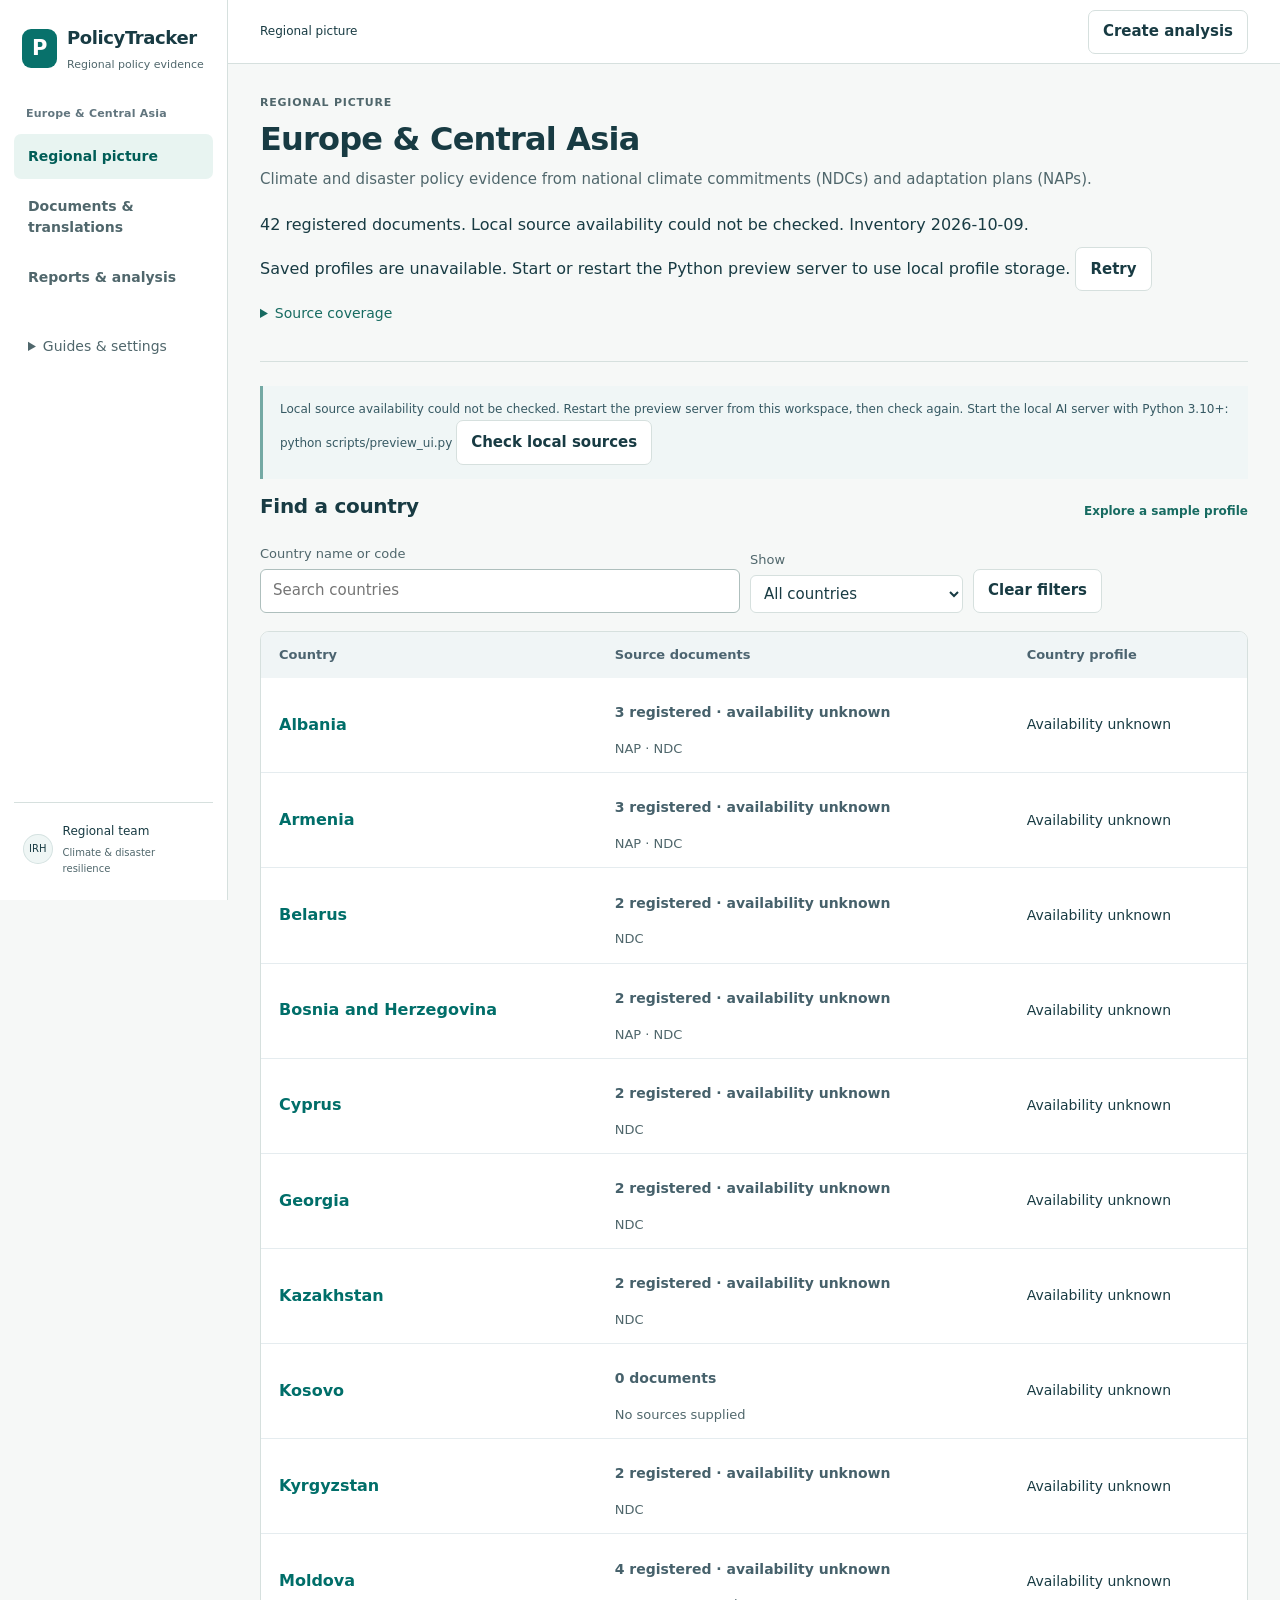
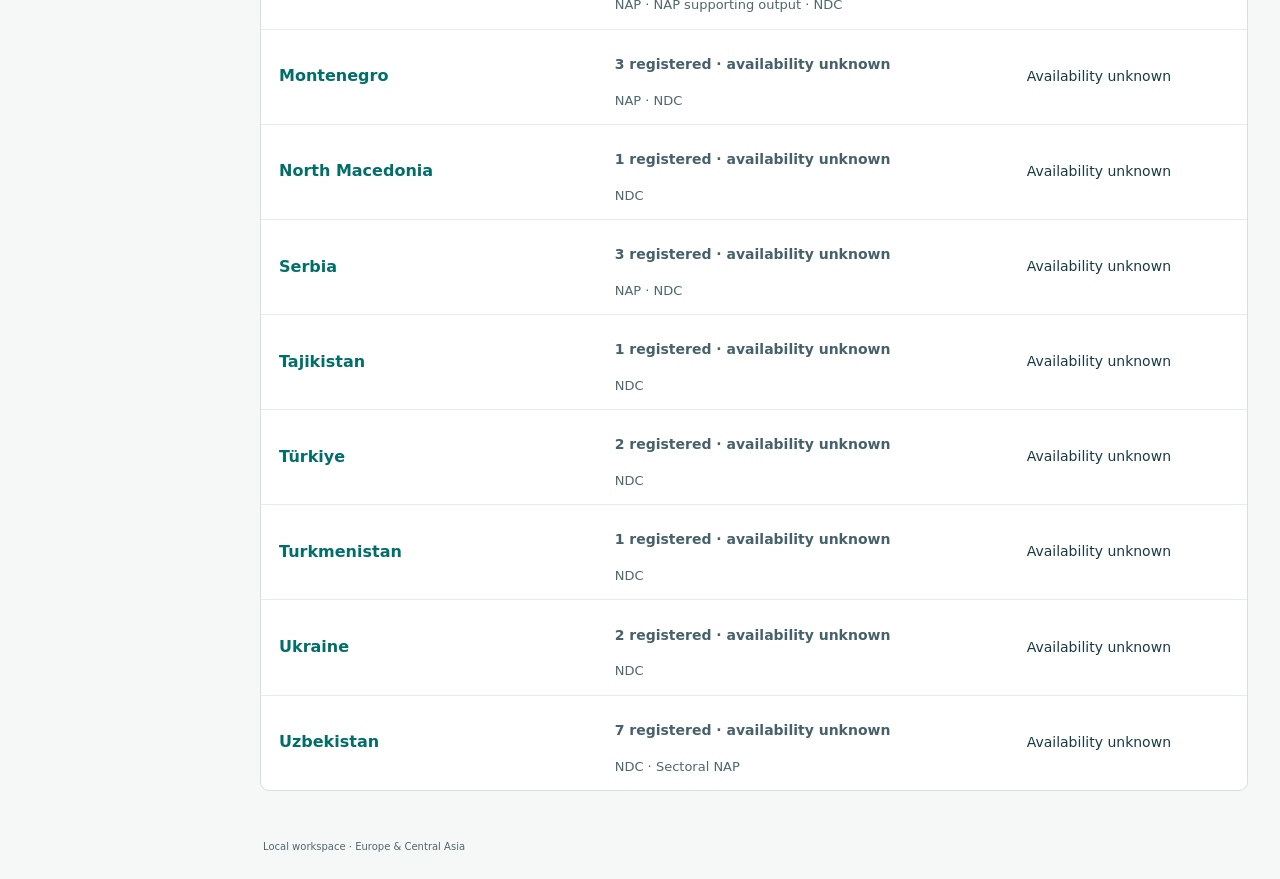
==== design/prototype/index.html @ 13584e79 "Initial PolicyTracker application" ====
<!doctype html>
<html lang="en">
<head><meta charset="utf-8"><meta name="viewport" content="width=device-width, initial-scale=1"><title>Regional Policy Tracker</title><link rel="stylesheet" href="styles.css"><link rel="stylesheet" href="regional.css"><link rel="stylesheet" href="ai.css"><link rel="stylesheet" href="generation.css"><link rel="stylesheet" href="reports.css"></head>
<body>
  <a class="skip" href="#main">Skip to content</a>

  <div class="app-shell">
    <aside class="sidebar" aria-label="Workspace navigation">
      <div class="brand"><span class="brand-mark" aria-hidden="true">P</span><div>PolicyTracker<small>Regional policy evidence</small></div></div>
      <button disabled data-startup id="navigation-toggle" aria-expanded="false" aria-controls="workspace-navigation">Menu</button><div id="workspace-navigation"><div class="workspace-label">Europe & Central Asia</div>
      <nav aria-label="Main"><button disabled data-startup data-nav="regional">Regional picture</button><button disabled data-startup data-nav="library">Documents & translations</button><button disabled data-startup data-nav="reports">Reports & analysis <span id="report-count" hidden>0</span></button></nav>
      <details class="utility-nav"><summary>Guides & settings</summary><nav aria-label="Utilities"><button disabled data-startup data-nav="help">Help & getting started</button><button disabled data-startup data-nav="methodology">Method & prompts</button><button disabled data-startup data-nav="knowledge">Knowledge & labels</button><button disabled data-startup data-nav="configuration">Method & output settings</button><button disabled data-startup data-nav="ai">AI connection</button><button disabled data-startup data-nav="integrations">Integrations</button></nav></details>
      </div><div class="nav-bottom"><div class="member"><span class="avatar">IRH</span><div>Regional team<small>Climate & disaster resilience</small></div></div></div>
    </aside>
    <div class="workspace">
      <header class="topbar"><div id="breadcrumb">Regional tracker</div><div class="top-actions"><button disabled data-startup data-header-new>Create analysis</button><button disabled data-startup class="ai-header-button" id="ai-connection-link">Connect AI</button><button disabled data-startup id="generation-plan" hidden>How to generate</button></div></header>
      <main id="main" tabindex="-1" aria-busy="true"><p role="status">Loading countries and saved work…</p></main>
      <footer>Local workspace · Europe & Central Asia</footer>
    </div>
  </div>
  <dialog id="detail-dialog" class="wide-dialog" aria-labelledby="detail-title"><div class="dialog-head"><h2 id="detail-title"></h2><button class="icon-button" data-close="detail-dialog" aria-label="Close details">×</button></div><div class="dialog-body" id="detail-body"></div></dialog>
  <dialog id="evidence-dialog" class="drawer" aria-labelledby="evidence-title"><div class="dialog-head"><div><div class="eyebrow">SYNTHETIC EVIDENCE</div><h2 id="evidence-title">Flood early-warning systems</h2></div><button class="icon-button" data-close="evidence-dialog" aria-label="Close evidence">×</button></div><div class="dialog-body"><p class="sample-tag">Interface example · not a national policy finding</p><div class="bilingual"><section><h3>English <span class="mini">Machine translation</span></h3><p id="english-quote"></p></section><section><h3>Original <span class="mini">Russian</span></h3><p id="original-quote" lang="ru" dir="auto"></p></section></div><p class="callout">This invented commitment is conditional on international financing. No baseline or implementation evidence is supplied.</p></div></dialog>
  <div id="toast" role="status" hidden></div>
  <script type="module" src="app.js"></script>
</body></html>
---- design/prototype/styles.css ----
:root{color-scheme:light;--ink:#172e3a;--muted:#506571;--line:#dce5e9;--accent:#006e69;--soft:#f1f7f6;--surface:#fff;--bg:#f7f9fa;font-family:Inter,Segoe UI,system-ui,sans-serif;font-size:14px;color:var(--ink);background:var(--bg)}
*{box-sizing:border-box}body{margin:0}button,input,select,textarea{font:inherit}button{min-height:40px;padding:9px 14px;border:1px solid var(--line);border-radius:7px;background:#fff;color:var(--ink);cursor:pointer;font-weight:550}button:hover{background:#edf4f4}button:disabled{cursor:default;opacity:.65}.primary{background:var(--accent);border-color:var(--accent);color:#fff}.primary:hover{background:#005b58}a{color:var(--accent)}:focus-visible{outline:3px solid #007d89;outline-offset:3px}p{line-height:1.65}h1,h2,h3,p{margin-top:0}h1{font-size:30px;letter-spacing:-.8px;margin-bottom:9px;font-weight:620}h2{font-size:21px;letter-spacing:-.3px;margin-bottom:10px;font-weight:600}h3{font-size:15px;font-weight:600;margin-bottom:11px}.muted{color:var(--muted);font-size:13px}.eyebrow{font-size:10px;font-weight:700;letter-spacing:.12em;color:var(--muted);margin-bottom:9px}.mini{font-size:11px;color:var(--muted);font-weight:400;margin-left:6px}.skip{position:absolute;left:16px;top:-60px;background:white;padding:12px;z-index:5}.skip:focus{top:5px}.prototype-note{background:#edf3f5;color:#425b68;font-size:10px;letter-spacing:.05em;padding:9px 22px;border-bottom:1px solid var(--line);font-weight:650}.prototype-note span{font-weight:400;letter-spacing:0;margin-left:12px;font-size:11px}.app-shell{display:grid;grid-template-columns:224px minmax(0,1fr);min-height:calc(100vh - 34px)}.sidebar{border-right:1px solid var(--line);padding:28px 16px 18px;background:#fff;display:flex;flex-direction:column}.brand{display:flex;align-items:center;gap:10px;font-size:18px;font-weight:650;letter-spacing:-.4px;margin:0 10px 44px}.brand small{display:block;color:var(--muted);font-size:10px;font-weight:400;letter-spacing:0;margin-top:4px}.brand-mark{background:#08716b;color:white;font-size:21px;display:grid;place-items:center;width:35px;height:39px;border-radius:9px;font-weight:600}.workspace-label{font-size:9px;color:#61757e;letter-spacing:.1em;margin:0 12px 12px;font-weight:650}nav{display:grid;gap:5px}.sidebar button{border:0;text-align:left;color:var(--muted);display:flex;justify-content:space-between;gap:14px;width:100%;border-radius:7px;padding:12px 14px}.sidebar button[aria-current=page]{background:#e8f4f1;color:#005d57;font-weight:650}.sidebar button span{font-size:11px}.nav-bottom{margin-top:auto;padding-top:65px}.member{border-top:1px solid var(--line);padding:19px 9px 0;margin-top:15px;display:flex;gap:10px;align-items:center;font-size:12px}.member small{display:block;font-size:10px;color:var(--muted);margin-top:4px}.avatar{height:30px;width:30px;border:1px solid #d5e2e1;border-radius:50%;display:grid;place-items:center;font-size:10px;background:#eff6f5}.workspace{min-width:0}.topbar{height:76px;padding:0 35px;display:flex;align-items:center;justify-content:space-between;gap:15px;background:#fff;border-bottom:1px solid var(--line);font-size:12px}#breadcrumb span{margin:0 10px;color:#84949a}.top-actions{display:flex;align-items:center;gap:18px}.connection{color:var(--muted);font-size:11px}.top-actions .primary{font-size:12px}.top-actions .primary span{margin-left:12px}main{max-width:1300px;margin:auto;padding:33px 35px 24px;min-height:680px}footer{padding:18px 35px 25px;max-width:1300px;margin:auto;color:var(--muted);font-size:10px}.title-row{display:flex;justify-content:space-between;align-items:flex-start;gap:20px;margin-bottom:22px}.title-row p{margin-bottom:0}.title-actions{display:flex;gap:8px;align-items:center;flex-wrap:wrap}.title-actions button{font-size:12px}.country-kicker{display:flex;align-items:center;gap:10px;font-size:11px;color:var(--muted);margin-bottom:10px}.flag-dot{height:7px;width:7px;border-radius:50%;background:#21958c}.badge{display:inline-block;border:1px solid #b9d9d2;background:#eef8f4;color:#25604f;border-radius:4px;font-size:10px;padding:5px 8px;font-weight:600}.badge.neutral{background:#f6f8f9;color:var(--muted);border-color:var(--line)}.status-line{display:flex;flex-wrap:wrap;gap:9px 15px;font-size:11px;color:var(--muted);margin-bottom:26px;align-items:center}.tabs{display:flex;gap:23px;border-bottom:1px solid var(--line);margin-bottom:25px}.tabs button{border:0;background:transparent;padding:12px 1px;border-radius:0;font-size:13px;color:var(--muted);border-bottom:3px solid transparent}.tabs button[aria-pressed=true]{color:var(--accent);border-bottom-color:var(--accent)}.overview-grid{display:grid;grid-template-columns:minmax(0,1.55fr) minmax(245px,1fr);gap:23px}.paper{border:1px solid var(--line);border-radius:10px;background:white;padding:25px}.paper h2{font-size:18px}.brief-lead{font-size:16px;line-height:1.7;margin-bottom:19px;color:#254451}.brief-lead button{display:inline;min-height:28px;padding:1px 7px;font-size:10px;vertical-align:middle;margin-left:5px;border-color:#bedbd4;color:var(--accent);background:var(--soft)}.separator{height:1px;background:var(--line);margin:21px 0}.detail-list{display:grid;gap:19px}.detail-list p{font-size:13px;color:var(--muted);margin:5px 0 0}.detail-list strong{font-size:13px}.text-link{border:0;background:transparent;color:var(--accent);padding:8px 0;font-size:12px;min-height:36px}.context-row{display:flex;justify-content:space-between;gap:15px;padding:13px 0;border-bottom:1px solid var(--line);font-size:12px}.context-row:last-child{border:0}.context-row span{color:var(--muted)}.context-row strong{font-weight:550;text-align:right}.callout{padding:14px 17px;border-left:3px solid #74a9a4;background:#f0f6f6;color:#365963;font-size:12px;line-height:1.65;margin-top:21px}.below{margin-top:23px;display:flex;justify-content:space-between;align-items:center;gap:20px;border-top:1px solid var(--line);padding:21px 0 0}.below p{font-size:12px;color:var(--muted);margin:5px 0 0}.below h3{margin:0}.lens-bar{display:flex;align-items:center;justify-content:space-between;gap:18px;margin:0 0 20px;flex-wrap:wrap}.segmented{display:flex;padding:3px;background:#eaf0f2;border-radius:7px}.segmented button{border:0;background:transparent;font-size:11px;min-height:34px;padding:7px 12px}.segmented button[aria-pressed=true]{background:white;box-shadow:0 1px 3px #132e3a12}.lens-note{font-size:12px;color:var(--muted)}.filter-row{display:flex;gap:10px;flex-wrap:wrap;margin-bottom:20px}.filter-row label{font-size:11px;color:var(--muted);display:grid;gap:5px}.filter-row select{min-height:38px;border:1px solid var(--line);border-radius:6px;background:white;padding:7px 28px 7px 9px;color:var(--ink)}.source-item{display:flex;gap:17px;justify-content:space-between;align-items:center;border-bottom:1px solid var(--line);padding:18px 0}.source-item p{margin:5px 0 0}.file-mark{font-size:10px;padding:12px 9px;border:1px solid var(--line);border-radius:6px;color:#486570;background:var(--bg)}.source-name{display:flex;align-items:center;gap:15px}.empty-state{padding:40px 25px;text-align:center;border:1px dashed #bbcbd0;border-radius:10px;background:#fff}.empty-state h2{font-size:20px}.empty-state p{color:var(--muted);font-size:13px;max-width:450px;margin:0 auto 20px}.integration-grid{display:grid;grid-template-columns:repeat(3,minmax(0,1fr));gap:17px}.integration-grid .paper{padding:22px}.integration-grid h2{font-size:17px}.integration-grid p{color:var(--muted);font-size:12px}.step-number{font-size:11px;color:var(--accent);display:inline-block;margin-bottom:17px;font-weight:650}.code-sample{font-family:Consolas,monospace;font-size:12px;padding:18px;background:#f0f4f6;border:1px solid var(--line);border-radius:7px;overflow:auto;line-height:1.6;white-space:pre-wrap;overflow-wrap:anywhere}.report-item{padding:20px;border:1px solid var(--line);border-radius:9px;background:#fff;margin-bottom:14px}.report-item p{margin-bottom:0}.sample-tag{display:inline-block;padding:6px 9px;font-size:11px;color:#695126;background:#faf4e8;border:1px solid #e9dab9;border-radius:5px}.dialog-head{display:flex;align-items:flex-start;justify-content:space-between;gap:16px;padding:25px;border-bottom:1px solid var(--line)}.dialog-head h2{margin:0}.icon-button{font-size:23px;padding:2px 11px;min-width:40px;border-color:transparent}.dialog-body{padding:25px}.dialog-body>p{font-size:13px}.dialog-actions{display:flex;justify-content:flex-end;gap:10px;border-top:1px solid var(--line);padding:17px 25px}.drawer{width:min(800px,94vw);max-height:94vh}.bilingual{display:grid;grid-template-columns:1fr 1fr;gap:20px;margin-top:24px}.bilingual section{padding:18px;background:#f6f9fa;border:1px solid var(--line);border-radius:8px}.bilingual p{font-size:14px;margin-bottom:0;line-height:1.9}.facts{margin:25px 0}.facts div{display:grid;grid-template-columns:100px 1fr;gap:15px;padding:10px 0;border-bottom:1px solid var(--line);font-size:12px}.facts dt{color:var(--muted)}.facts dd{margin:0}.history-row{display:flex;align-items:center;justify-content:space-between;gap:15px;border:1px solid var(--line);padding:15px;border-radius:8px;margin:20px 0}.history-row p{margin:6px 0 0}.template-grid{border:0;padding:0;margin:22px 0;display:grid;grid-template-columns:1fr 1fr;gap:10px}.template-grid legend{font-size:12px;font-weight:600;margin-bottom:10px}.template-grid label{border:1px solid var(--line);border-radius:8px;padding:15px;display:grid;grid-template-columns:18px 1fr;column-gap:8px;cursor:pointer}.template-grid label:has(input:checked){border-color:#77b4a9;background:#f0f9f6}.template-grid input{margin:2px 0;grid-row:span 2;accent-color:var(--accent)}.template-grid strong{font-size:12px}.template-grid span{font-size:11px;color:var(--muted);margin-top:5px}.source-choice{padding:17px;border:1px solid var(--line);border-radius:8px;margin-bottom:20px;font-size:12px}.check-row{display:block;margin:12px 0}.upload-label{display:block;font-size:11px;color:var(--muted)}.upload-label input{display:block;font-size:11px;margin-top:8px;max-width:100%}.source-choice p{font-size:11px;margin-bottom:0}.form-grid{display:grid;grid-template-columns:repeat(3,1fr);gap:12px}.form-grid label,.full-label{display:grid;gap:7px;font-size:11px;color:var(--muted)}.form-grid input,.form-grid select,textarea{min-width:0;width:100%;min-height:41px;padding:9px;border:1px solid #cbd7dc;border-radius:6px;background:#fff;color:var(--ink)}.full-label{margin-top:17px}textarea{resize:vertical}.model-settings{margin-top:20px;border-top:1px solid var(--line);padding-top:17px}.model-settings summary{cursor:pointer;font-size:12px;font-weight:600;min-height:35px}.model-settings summary span{font-weight:400;color:var(--muted);margin-left:8px;font-size:11px}.model-settings p{font-size:11px}.wide-dialog{width:min(740px,94vw)}dialog{border:1px solid #bfcdd3;border-radius:13px;padding:0;width:min(610px,94vw);max-width:94vw;max-height:92vh;color:var(--ink);box-shadow:0 20px 80px #122d3930}dialog::backdrop{background:#112a3d65}#toast{position:fixed;bottom:24px;left:50%;transform:translateX(-50%);background:#153d40;color:#fff;padding:14px 20px;border-radius:8px;max-width:90vw;font-size:12px;z-index:10}
@media(max-width:1050px){.app-shell{grid-template-columns:190px minmax(0,1fr)}.brand{font-size:16px;margin-left:2px}.brand small{font-size:9px}.sidebar{padding-left:10px;padding-right:10px}.topbar{padding:0 24px}.connection{display:none}main{padding:27px 24px}.overview-grid{grid-template-columns:1fr}.integration-grid{grid-template-columns:1fr}.title-row{flex-wrap:wrap}footer{padding-left:24px}}
@media(max-width:700px){.app-shell{display:block}.sidebar{padding:16px;border-right:0;border-bottom:1px solid var(--line)}.brand{margin:0 0 15px}.workspace-label,.member{display:none}.sidebar nav{display:flex;gap:5px}.sidebar button{min-height:44px;font-size:12px;padding:10px}.nav-bottom{margin:0;padding:5px 0 0}.nav-bottom button{width:auto}.topbar{height:auto;min-height:66px;padding:13px 18px;align-items:center;font-size:11px}.top-actions{gap:8px}.top-actions .primary{min-height:44px;font-size:11px}.top-actions .primary span{margin-left:5px}main{padding:25px 18px;min-height:450px}h1{font-size:27px}.title-row{gap:17px}.title-actions{width:100%}.title-actions button{min-height:44px}.tabs{gap:16px}.tabs button{font-size:12px;min-height:44px}.paper{padding:20px}.status-line{line-height:1.8}.below{align-items:flex-start;flex-wrap:wrap}.dialog-head,.dialog-body{padding:20px}.dialog-head h2{font-size:19px}.bilingual{grid-template-columns:1fr}.form-grid{grid-template-columns:1fr}.form-grid input,.form-grid select,textarea{font-size:16px;min-height:44px}.template-grid{grid-template-columns:1fr}.model-settings summary span{display:block;margin:9px 0}.prototype-note{line-height:1.6;padding:8px 18px}.prototype-note span{display:block;margin:0}.facts div{grid-template-columns:80px 1fr}.history-row{flex-wrap:wrap}.dialog-actions button{min-height:44px}footer{padding-left:18px}.source-item{align-items:flex-start;flex-wrap:wrap}.filter-row select{min-height:44px}}
---- design/prototype/regional.css ----
.app-shell{grid-template-columns:210px minmax(0,1fr)}main{max-width:1600px}.sidebar{padding-left:12px;padding-right:12px}.sidebar button{font-size:12px}.metric-strip{display:grid;grid-template-columns:repeat(4,1fr);border:1px solid var(--line);border-radius:10px;background:white;margin:26px 0 30px}.metric-strip>div{padding:20px 25px;border-right:1px solid var(--line)}.metric-strip>div:last-child{border:0}.metric-strip strong{display:block;font-size:28px;font-weight:600;letter-spacing:-.6px}.metric-strip strong small{font-size:16px;color:var(--muted);font-weight:400}.metric-strip span{font-size:12px;color:var(--muted);display:block;margin-top:5px}.section-title{display:flex;justify-content:space-between;align-items:center;gap:20px}.section-title h2{font-size:20px}.section-title p{margin-bottom:16px}.regional-filters{align-items:end;justify-content:flex-start;margin:12px 0 18px}.regional-filters>span{margin-left:auto;padding-bottom:10px;font-size:11px}input[type=search]{border:1px solid #cbd7dc;border-radius:6px;min-height:40px;padding:9px 12px;background:white;color:var(--ink)}.table-scroll{max-width:100%;overflow:auto;border:1px solid var(--line);border-radius:9px;background:white}.data-table{width:100%;border-collapse:collapse;text-align:left;font-size:12px}.data-table th,.data-table td{padding:13px 12px;border-bottom:1px solid #e5ecef;vertical-align:middle}.data-table thead th{background:#f0f5f6;color:#4c6470;font-size:10px;text-transform:uppercase;letter-spacing:.05em;font-weight:650;white-space:nowrap}.data-table tbody th{font-weight:500}.data-table tr:last-child>td,.data-table tr:last-child>th{border-bottom:0}.data-table tbody tr:hover{background:#f8fbfb}.data-table small{display:block;font-size:10px;color:var(--muted);margin-top:4px;font-weight:400}.coverage-table{min-width:950px}.coverage-table th:first-child{min-width:155px}.country-link,.table-link{padding:0;min-height:30px;border:0;background:transparent;text-align:left;color:#006e69;font-size:12px}.country-link{font-size:13px;font-weight:600}.table-link:hover,.country-link:hover{text-decoration:underline;background:transparent}.count-button{border:0;background:transparent;font-size:11px;white-space:nowrap;padding:4px 0;color:#46616b}.status-button{padding:4px 0;border:0;background:transparent;min-height:32px}.state-label{display:inline-block;font-size:10px;color:#596d77;background:#f1f4f5;border:1px solid #e1e8eb;border-radius:4px;padding:4px 7px;white-space:nowrap;font-weight:400}.state-label.warning{color:#78562a;background:#faf5e9;border-color:#eadfc8}.scope-note{font-size:11px;line-height:1.6;color:var(--muted);margin-top:16px}.feature-nav{display:grid;grid-template-columns:repeat(3,minmax(0,1fr));gap:9px;margin:22px 0}.feature-nav button{text-align:left;font-size:12px;padding:13px 15px}.feature-nav button small{display:block;font-size:10px;color:var(--muted);margin-top:7px}.feature-nav button[aria-pressed=true]{background:#ebf6f3;border-color:#81b8aa}.feature-empty h2{margin-top:18px}.feature-empty>p{max-width:650px}.inline-actions{display:flex;gap:10px;flex-wrap:wrap;margin-top:24px}.document-table{min-width:700px}.document-table td:first-child{max-width:470px}.document-table .table-link{line-height:1.55}.analysis-layout{display:grid;grid-template-columns:minmax(0,1fr) 285px;gap:22px;align-items:start}.analysis-layout form{min-width:0}.analysis-layout form>.paper{margin-bottom:18px}.analysis-layout .paper h2{font-size:17px}.task-grid{display:grid;grid-template-columns:1fr 1fr;gap:10px;margin-top:19px}.task-choice{border:1px solid var(--line);border-radius:8px;padding:14px 12px;display:flex;gap:9px;cursor:pointer}.task-choice input{accent-color:var(--accent);margin:2px 0 0}.task-choice strong{font-size:12px;display:block}.task-choice small{display:block;font-size:11px;line-height:1.6;color:var(--muted);margin-top:7px}.task-choice.chosen{border-color:#77b4a9;background:#f0f9f6}.request-aside{position:sticky;top:20px}.request-aside ul{padding-left:17px;margin:18px 0}.request-aside li{font-size:12px;line-height:1.6;margin-bottom:13px;color:#415c69}.request-aside .primary{width:100%}.small-note{font-size:11px;line-height:1.6;margin-top:12px;margin-bottom:0}.request-aside .paper{padding:22px}.add-source-row{display:flex;gap:12px;align-items:end;margin:18px 0}.add-source-row label,.control-block>label,.group-labels label{display:grid;gap:6px;font-size:12px;color:var(--muted);flex:1}.add-source-row select,.control-block select,.group-labels input,.assignment-list select{font:inherit;padding:10px;border:1px solid #cad6dc;background:white;border-radius:6px;width:100%;min-height:42px;color:var(--ink)}.source-group{margin:13px 0;border:1px solid var(--line);border-radius:7px;padding:13px 15px}.source-group summary,.support-upload summary,.more-options summary{font-size:12px;font-weight:550;cursor:pointer;min-height:30px}.document-choice{display:flex;gap:10px;margin:11px 0;line-height:1.55;font-size:12px}.document-choice input{accent-color:var(--accent);align-self:flex-start;margin-top:3px}.document-choice small{display:block;font-size:10px;color:var(--muted);margin-top:3px}.support-upload,.more-options{border-top:1px solid var(--line);padding-top:15px;margin-top:20px}.support-upload input{max-width:100%;font-size:11px}.output-fields{padding:0;border:0;margin:20px 0}.output-fields legend{font-size:12px;font-weight:600;margin-bottom:10px}.output-fields label{display:flex;align-items:center;gap:9px;font-size:12px;padding:8px 0}.output-fields input,.proposal-choice input{accent-color:var(--accent)}.facet-grid{margin-top:20px}.proposal-choice{font-size:12px;margin-top:20px;line-height:1.7}.control-block{margin-top:20px;border-top:1px solid var(--line);padding-top:20px}.group-labels{display:grid;grid-template-columns:1fr 1fr;gap:10px}.assignment-list{display:grid;gap:12px;margin-top:20px}.assignment-list label{display:grid;grid-template-columns:minmax(0,1fr) 160px;align-items:center;gap:15px;font-size:12px;line-height:1.5}.assignment-list select{font-size:12px}#request-error{color:#9b3025;font-size:12px;line-height:1.6;border-left:3px solid #b34d40;padding-left:10px}#request-success{font-size:12px;line-height:1.6;color:#15674e;margin-top:15px}.report-item h2{font-size:18px;margin-top:16px}.report-item p{margin-bottom:16px}.regional-filters label{min-width:180px}
@media(max-width:1150px){.app-shell{grid-template-columns:185px minmax(0,1fr)}main{padding:26px 22px}.analysis-layout{grid-template-columns:minmax(0,1fr)}.request-aside{position:static}.metric-strip>div{padding:18px 16px}.metric-strip span{font-size:11px}.task-grid{grid-template-columns:1fr 1fr}}
@media(max-width:700px){.app-shell{display:block}.sidebar nav{flex-wrap:wrap}.sidebar nav button{width:auto;flex:1;white-space:nowrap;font-size:11px}.metric-strip{grid-template-columns:1fr 1fr}.metric-strip>div:nth-child(2){border-right:0}.metric-strip>div:nth-child(-n+2){border-bottom:1px solid var(--line)}main{padding:24px 16px}.section-title{align-items:start;flex-direction:column;gap:0}.regional-filters>span{margin-left:0}.feature-nav{grid-template-columns:1fr 1fr}.task-grid{grid-template-columns:1fr}.add-source-row{flex-direction:column;align-items:stretch}.add-source-row select{font-size:16px}.group-labels{grid-template-columns:1fr}.assignment-list label{grid-template-columns:1fr}.facet-grid{grid-template-columns:1fr}.analysis-layout .paper{padding:19px}.status-button,.table-link,.country-link,.count-button{min-height:44px}.regional-filters{align-items:stretch}.regional-filters label{flex:1}input[type=search]{font-size:16px}.topbar{padding:13px 16px}.topbar>button{white-space:nowrap;font-size:11px}}

.secondary-label{margin-top:30px}.generation-stages{padding-left:22px;color:var(--muted);font-size:13px;line-height:1.8}.generation-stages li{margin:10px 0}@media(max-width:700px){.secondary-label{display:block;margin:20px 10px 5px}.sidebar nav[aria-label="Analysis tools"] button{flex:0 1 auto}}

.coverage-table{min-width:720px}.view-cards{display:grid;grid-template-columns:repeat(3,minmax(0,1fr));gap:16px;margin:24px 0 32px}.view-cards article{padding:19px 20px;background:#fff;border:1px solid var(--line);border-radius:9px;position:relative}.view-number{font-size:11px;color:#558477;font-weight:650;letter-spacing:.1em}.view-cards h3{font-size:17px;line-height:1.35;margin:9px 0}.view-cards p{font-size:12px;line-height:1.6;color:var(--muted);margin:0 0 12px}.view-cards .text-link{font-size:11px;padding:3px 0;white-space:normal;text-align:left;line-height:1.6}.method-status{font-size:12px;background:#f1f5f6;border-left:3px solid #91a8b1;padding:14px 18px;line-height:1.7;margin:22px 0}.method-status strong{display:block;color:#354f5c}.utility-explainer{background:#f2f8f5}.utility-explainer h2,.view-explanation h2{font-size:19px}.method-section{margin-top:28px}.method-section h2{font-size:21px}.method-section p,.method-section li,.view-explanation p,.view-explanation li,.utility-explainer p{font-size:13px;line-height:1.8}.view-explanation{margin:18px 0 24px}.view-explanation li{margin:7px 0}.method-detail{padding-top:14px;margin-top:20px;border-top:1px solid var(--line)}.method-detail h3{font-size:14px}.method-steps{counter-reset:method;list-style:none;padding:0;margin:20px 0;display:grid;grid-template-columns:1fr 1fr;gap:14px}.method-steps>li{counter-increment:method;background:white;border:1px solid var(--line);border-radius:9px;padding:20px;display:flex;gap:14px;align-items:flex-start}.method-steps>li:before{content:counter(method);background:#e7f1ed;color:#23674e;border-radius:50%;width:28px;height:28px;display:grid;place-items:center;flex:0 0 28px;font-size:12px;font-weight:600}.method-steps>li>div{min-width:0}.method-steps h3{font-size:14px;line-height:1.5;margin:2px 0 8px}.method-steps p{font-size:12px;line-height:1.75;margin:0 0 12px}.prompt-links{display:flex;flex-wrap:wrap;gap:6px}.prompt-link{font-family:ui-monospace,Consolas,monospace;font-size:11px;min-height:32px;padding:6px 9px;border:1px solid #c6dad4;background:#f4f9f7;color:#1f6253;border-radius:5px;overflow-wrap:anywhere;white-space:normal;text-align:left}.prompt-link:hover{background:#e6f3ed;border-color:#7cad9c}.method-steps details{margin-top:12px;font-size:11px;color:var(--muted)}.method-steps details p{margin-top:9px}.method-steps summary,.method-expand summary,.artifact-details summary,.prompt-hash summary{cursor:pointer;font-size:12px;line-height:1.8}.method-expand{padding-top:17px;margin-top:17px;border-top:1px solid var(--line)}.artifact-details{margin-top:20px}.artifact-details p{overflow-wrap:anywhere}.method-section code{overflow-wrap:anywhere}.operation-methods{display:grid;grid-template-columns:1fr 1fr;gap:16px;margin:18px 0}.operation-methods article{border:1px solid var(--line);border-radius:8px;padding:17px}.operation-methods h3{font-size:14px;margin:0}.operation-methods p{font-size:12px}.prompt-path{font-family:ui-monospace,Consolas,monospace;font-size:13px;overflow-wrap:anywhere}.prompt-hash{margin:18px 0}.prompt-hash code{font-size:11px;overflow-wrap:anywhere}.prompt-source{white-space:pre-wrap;overflow-wrap:anywhere;line-height:1.8;font:12px/1.8 ui-monospace,Consolas,monospace;background:#f5f8f9;border:1px solid var(--line);padding:20px;border-radius:7px;max-height:52vh;overflow:auto}.dialog-body code{overflow-wrap:anywhere}
@media(max-width:1050px){.view-cards{gap:10px}.view-cards article{padding:16px}.view-cards h3{font-size:15px}}
@media(max-width:700px){.view-cards,.method-steps,.operation-methods{grid-template-columns:1fr}.view-cards{gap:10px;margin-bottom:25px}.view-cards article{padding:16px 18px}.view-cards h3{font-size:17px}.view-cards .text-link{min-height:44px}.feature-nav{grid-template-columns:1fr}.method-steps>li{padding:16px}.prompt-link{min-height:44px}.prompt-source{padding:12px;font-size:11px}.utility-explainer{padding:20px}.method-status{padding:12px}}

.view-cards,.feature-nav{grid-template-columns:repeat(2,minmax(0,1fr))}.country-tools{margin:0 0 20px;align-items:center}.country-tools span{font-size:12px}.task-requirements{border-left:3px solid #86aa9c;padding:10px 14px;background:#f4f8f6;font-size:12px;line-height:1.7;margin:18px 0 5px}.output-fields label{align-items:flex-start;padding:10px 0}.output-fields input{margin-top:4px}.output-fields small{display:block;font-size:11px;line-height:1.6;color:var(--muted);margin-top:5px}.full-label small{font-size:11px;color:var(--muted);line-height:1.7}.facet-grid{grid-template-columns:1fr 1fr}.analysis-layout details>summary{font-size:12px;cursor:pointer;line-height:1.8}.knowledge-structure{display:grid;grid-template-columns:1fr 1fr;gap:16px}.knowledge-structure h3{font-size:13px;margin:0 0 5px}.knowledge-structure p{font-size:12px;line-height:1.7;margin:0}.knowledge-search{margin:25px 0;display:flex;gap:20px;align-items:center}.knowledge-search label{display:grid;gap:8px;flex:1;font-size:12px}.knowledge-search span{font-size:11px;color:var(--muted)}.knowledge-group{padding:13px 0;border-bottom:1px solid var(--line)}.knowledge-group summary{font-size:14px;cursor:pointer;line-height:1.8}.knowledge-group summary small{color:var(--muted);margin-left:10px;font-size:11px}.knowledge-group>h3{font-size:14px}.knowledge-group p{font-size:12px;line-height:1.7}.knowledge-option{padding:12px 15px;margin:9px 0;border-radius:6px;background:#f5f8f8}.knowledge-option h3{font-size:12px;line-height:1.7;margin:0}.knowledge-option code{font-size:10px;font-weight:400;color:#537065;margin-left:10px;overflow-wrap:anywhere}.knowledge-option p{margin:5px 0}.config-editor{font:12px/1.7 ui-monospace,Consolas,monospace!important;min-height:360px;tab-size:2;white-space:pre;overflow:auto}#config-file{max-width:100%;font-size:12px}#config-status{font-size:12px;line-height:1.7}button:disabled{opacity:.55;cursor:not-allowed}.view-cards article{padding:16px 18px}.view-number{display:none}.view-cards{margin:20px 0 25px}
@media(max-width:700px){.view-cards,.feature-nav,.knowledge-structure,.facet-grid{grid-template-columns:1fr}.knowledge-search{display:block}.sidebar nav[aria-label="Main"]{display:grid;grid-template-columns:1fr 1fr}.sidebar nav[aria-label="Main"] button{white-space:normal;text-align:left;min-height:44px}.config-editor{font-size:11px!important}.knowledge-option code{display:block;margin-left:0}}
.profile-filters{display:flex;flex-wrap:wrap;gap:12px;align-items:end}
.profile-filters label{flex:1 1 150px;min-width:0}
.profile-filters label:first-child{flex:2 1 220px}
.profile-filters input,.profile-filters select{width:100%;box-sizing:border-box}
.profile-record[hidden]{display:none}
.profile-record details,.profile-finding details{margin:12px 0}
.profile-evidence{border-top:1px solid var(--line,#ddd);padding:12px 0;overflow-wrap:anywhere}
.profile-finding{padding:8px 0 16px}
.source-text{white-space:pre-wrap;overflow-wrap:anywhere}
.profile-hash{overflow-wrap:anywhere}

.analysis-filters{margin:12px 0}.analysis-facet{border-bottom:1px solid var(--line)}.analysis-facet summary{font-size:13px}.analysis-facet summary small{color:var(--muted);margin-left:10px}.analysis-options{max-height:260px;overflow:auto;padding:8px 0}.analysis-options .check-choice{display:flex;align-items:center;min-height:36px}.analysis-options input{width:auto}
---- design/prototype/ai.css ----
.ai-connections{display:grid;grid-template-columns:1fr 1fr;gap:20px;margin-bottom:24px}.ai-connection{padding:25px 27px;display:flex;flex-direction:column;position:relative}.ai-connection.is-connected{border-color:#84b9a8;box-shadow:inset 0 3px 0 #207967}.ai-section-heading{display:flex;align-items:center;justify-content:space-between;gap:12px;margin-bottom:18px}.ai-section-heading h2{margin:0}.ai-section-heading button{font-size:11px;flex-shrink:0}.ai-provider-icon{display:grid;place-items:center;width:42px;height:42px;border-radius:12px;background:#e6f2ed;color:#1b6453;font-size:30px;font-weight:400}.ai-provider-icon.api{background:#eef0f7;color:#565e80;font-size:24px}.ai-connection h2{font-size:21px;margin-bottom:8px}.ai-connection>p{font-size:13px;color:var(--muted);max-width:440px}.ai-connection .ai-connection-detail{font-size:12px;color:#355d52;margin-top:4px;min-height:40px}.ai-connection small{font-size:11px;line-height:1.65;color:var(--muted);display:block;margin-top:16px}.ai-actions{display:flex;align-items:center;gap:16px;flex-wrap:wrap}.ai-actions a,.ai-links a{font-size:12px;text-underline-offset:3px}.ai-connection .ai-actions{margin-top:auto}.ai-local-label{border:1px solid var(--line);border-radius:20px;padding:8px 13px;font-size:11px;white-space:nowrap;background:#fff;color:var(--muted)}.ai-workspace-grid{display:grid;grid-template-columns:minmax(0,1.15fr) minmax(280px,1fr);gap:22px;align-items:start}.ai-model-panel{padding:27px}.ai-aside{display:grid;gap:22px}.ai-model-controls{display:grid;grid-template-columns:1fr 1fr;gap:18px;margin:22px 0 12px}.ai-model-controls label,.ai-prompt-label,.ai-limit-label,#ai-key-form label{font-size:12px;font-weight:600;display:grid;gap:8px;min-width:0}.ai-model-controls label:first-child{grid-column:1/-1}.ai-model-controls select,.ai-limit-label select,.ai-key-row input,.ai-prompt-label textarea{width:100%;min-height:44px;border:1px solid #c6d4d6;border-radius:8px;padding:10px 12px;background:#fff;color:var(--ink);font-weight:400;font-size:13px;min-width:0}.ai-model-controls select:disabled{background:#f4f7f7;color:#76878b}.ai-model-description{font-size:12px;color:var(--muted);line-height:1.75;min-height:21px}.ai-route-note{font-size:11px;background:#edf6f1;color:#356454;padding:10px 12px;border-radius:7px;margin-top:16px}.ai-inline-warning{font-size:12px;color:#82581f;background:#fbf6eb;border:1px solid #eddfbb;padding:11px 13px;border-radius:7px;line-height:1.7}.ai-test-section{border-top:1px solid var(--line);margin-top:25px;padding-top:24px}.ai-test-section h3{font-size:16px}.ai-prompt-label{margin-bottom:16px}.ai-prompt-label textarea{resize:vertical;line-height:1.65}.ai-limit-label{max-width:230px;margin:15px 0}.ai-key-row{display:flex;gap:9px;margin:8px 0 16px}.ai-key-row button{white-space:nowrap;font-size:12px}.ai-key-row input{min-width:0}.ai-alert{display:flex;align-items:center;justify-content:space-between;gap:18px;background:#fcf1ee;border:1px solid #ecc6bc;color:#8b372b;border-radius:9px;padding:16px 20px;margin-bottom:20px;font-size:13px;line-height:1.7}.ai-alert button{flex-shrink:0;font-size:12px}.ai-notice{color:#28614f;background:#edf7f1;border:1px solid #cae2d5;border-radius:8px;padding:13px 17px;font-size:13px;margin-bottom:20px}.ai-login-panel{border:1px solid #a3bfb6;border-radius:10px;background:#eff7f3;padding:22px;display:flex;align-items:center;justify-content:space-between;gap:20px;margin:0 0 24px}.ai-login-panel p{font-size:12px;margin:7px 0 0}.ai-usage{padding:24px}.ai-usage-window{padding:12px 0 8px}.ai-usage-window>div{display:flex;justify-content:space-between;gap:10px;font-size:12px}.ai-usage-window strong{font-weight:550}.ai-usage-window small{font-size:10px;color:var(--muted)}.ai-usage progress{display:block;width:100%;height:7px;border:0;border-radius:5px;background:#e9efed;margin:11px 0 8px;accent-color:#318570}.ai-usage progress::-webkit-progress-bar{background:#e9efed;border-radius:5px}.ai-usage progress::-webkit-progress-value{background:#318570;border-radius:5px}.ai-usage-empty{padding:15px;background:#f5f8f7;border-radius:7px;font-size:12px;line-height:1.75;color:var(--muted);margin-bottom:17px}.ai-links{display:flex;gap:15px;flex-wrap:wrap;margin:17px 0}.ai-test-result{padding:24px;min-height:230px}.ai-result-empty{max-width:340px;margin:10px auto;text-align:center}.ai-result-empty>span{display:block;font-size:29px;color:#88a399;margin-bottom:17px}.ai-result-empty h3{font-size:16px}.ai-result-empty p{font-size:12px;line-height:1.85;color:var(--muted)}.ai-response-text{font:13px/1.8 inherit;white-space:pre-wrap;overflow-wrap:anywhere;background:#f5f8f7;border-radius:8px;padding:17px;max-height:400px;overflow:auto}.ai-verified{font-size:12px;color:#28614f}.ai-token-row{display:grid;grid-template-columns:repeat(3,1fr);gap:12px;border-top:1px solid var(--line);padding-top:15px;margin:20px 0}.ai-token-row span{font-size:10px;color:var(--muted)}.ai-token-row strong{display:block;font-size:17px;color:var(--ink);font-weight:550;margin-top:5px}.ai-result-error{color:#8b372b}.ai-result .ai-section-heading{margin-bottom:10px}.ai-result .ai-section-heading>strong{font-size:14px}.ai-welcome{padding:30px;max-width:min(440px,90vw);border:1px solid var(--line);border-radius:14px;color:var(--ink)}.ai-welcome h2{font-size:22px}.ai-welcome p{font-size:14px;color:var(--muted)}dialog::backdrop{background:#102d3860}.ai-header-button{font-size:12px;min-height:36px;display:flex;align-items:center;gap:8px}.ai-header-button:before{content:'';width:6px;height:6px;border-radius:50%;background:#7a9298}.ai-header-button.connected:before{background:#238169}.topbar .top-actions{gap:10px}.analysis-model-heading{display:flex;align-items:center;justify-content:space-between;gap:12px}.analysis-model-heading h2{margin:0}.analysis-model-heading button{font-size:11px}
@media(max-width:1000px){.ai-workspace-grid{grid-template-columns:1fr}.ai-aside{grid-template-columns:1fr 1fr}.ai-connections{gap:14px}.ai-connection{padding:22px}.ai-connection .ai-actions{gap:10px}}
@media(max-width:700px){.ai-connections,.ai-aside{grid-template-columns:1fr}.ai-model-panel,.ai-usage,.ai-test-result{padding:21px}.ai-model-controls{grid-template-columns:1fr;gap:15px}.ai-model-controls select,.ai-prompt-label textarea,.ai-key-row input{font-size:16px}.ai-login-panel,.ai-alert{flex-direction:column;align-items:start}.ai-local-label{display:none}.topbar .top-actions{flex-wrap:wrap;justify-content:flex-end}.ai-header-button{font-size:11px}.ai-connection .ai-connection-detail{min-height:0}.ai-usage-window>div{flex-wrap:wrap}.ai-key-row{flex-direction:column}.ai-key-row button{align-self:start}}
---- design/prototype/generation.css ----
.generation-card{margin:20px 0 28px;border-color:#cddbd8;background:linear-gradient(115deg,#f7fbf9,#fff 65%)}
.run-heading{display:flex;align-items:center;justify-content:space-between;gap:24px}.run-heading h2{margin:4px 0 8px;font-size:21px}.run-heading p{margin:0;max-width:620px}.run-heading>button{flex-shrink:0}
.run-documents{border:0;padding:0;margin:24px 0 18px}.run-documents legend{font-size:13px;font-weight:650;margin-bottom:8px}.run-document{display:flex;align-items:flex-start;gap:12px;padding:13px 0;border-top:1px solid #e2e8e6;cursor:pointer;font-size:14px}.run-document input{width:17px;height:17px;margin:3px 0;accent-color:#256553;flex-shrink:0}.run-document small{display:block;color:#667570;margin-top:5px;font-size:12px}
.run-model{border:1px solid #dce5e1;border-radius:9px;padding:12px 15px;margin-bottom:18px;background:#fff}.run-model summary{cursor:pointer;font-size:13px}.run-model summary span{color:#256553;margin-left:14px}.run-model .ai-model-controls{margin-top:18px}.run-footer{display:flex;gap:20px;align-items:center;justify-content:space-between;margin-top:20px}.run-footer strong{font-size:14px}.run-footer p{margin:5px 0 0}
.run-steps{display:grid;grid-template-columns:repeat(6,minmax(0,1fr));gap:8px;list-style:none;padding:0;margin:25px 0 18px}.run-steps li{font-size:12px;line-height:1.5;color:#75817c;border-top:3px solid #e0e7e3;padding-top:10px}.run-steps li>span{display:block;font-weight:650;margin-bottom:4px}.run-steps .done{border-color:#367e65;color:#256553}.run-steps .current{border-color:#236456;color:#183c31;font-weight:650}.run-message{font-size:14px;margin-bottom:5px}.run-state{display:inline-flex;font-size:11px;font-weight:650;letter-spacing:.04em;text-transform:uppercase;color:#256553}.run-state.failed,.run-state.stopped{color:#956620}.run-error{white-space:pre-wrap;overflow-wrap:anywhere;padding:13px 16px;background:#fff5e8;border-left:3px solid #b17b34;color:#644a28;font-size:13px;line-height:1.6}.generation-card button:disabled{cursor:not-allowed;opacity:.55}.generation-card .small-note{line-height:1.6}.profile-reconciliation{margin-bottom:20px}.profile-reconciliation article{padding:12px 0;border-top:1px solid #e0e7e3}.profile-reconciliation h3{font-size:15px}.profile-reconciliation small{overflow-wrap:anywhere}
@media(max-width:800px){.run-heading,.run-footer{align-items:flex-start;flex-direction:column;gap:16px}.run-steps{grid-template-columns:repeat(3,minmax(0,1fr));gap:16px}.run-model .ai-model-controls{grid-template-columns:1fr}.run-footer>button{width:100%}}
.source-preparation{margin:20px 0;padding:18px;border:1px solid #cddbd8;border-radius:8px;background:#fff}.preparation-summary{margin:16px 0}.preparation-document{padding:12px 0;border-top:1px solid #e0e7e3}.preparation-page{display:inline-flex;flex-direction:column;align-items:flex-start;gap:3px;margin:3px;padding:8px 12px}.preparation-page span{font-size:11px;font-weight:400;max-width:250px}.page-review{margin-top:20px;border-top:2px solid #cddbd8;padding-top:16px}.page-review-columns{display:grid;grid-template-columns:minmax(0,1fr) minmax(300px,1fr);gap:24px}.page-review-columns img{width:100%;height:auto;border:1px solid #dce5e1;margin:10px 0}.page-review-columns label{display:flex;flex-direction:column;gap:7px;margin-bottom:16px}.page-review-columns textarea,.page-review-columns select,.page-review-columns input:not([type=checkbox]){width:100%;box-sizing:border-box}.page-review-columns textarea{font-family:inherit;line-height:1.5;resize:vertical}.page-review-columns .review-confirm{flex-direction:row;align-items:flex-start;line-height:1.5}.review-confirm input{flex-shrink:0;margin-top:5px}.page-review .inline-actions{align-items:end}.page-review .inline-actions label{margin:0}.page-review-columns>div{min-width:0}
@media(max-width:900px){.page-review-columns{grid-template-columns:1fr}.source-preparation{padding:12px}.preparation-page{max-width:100%}}
.generation-options{margin-top:16px}.settings-form{max-width:960px}.settings-form>label,.settings-columns>label{display:flex;flex-direction:column;gap:8px;margin:18px 0}.settings-columns{display:grid;grid-template-columns:1fr 1fr;gap:24px}.settings-form textarea,.settings-form input:not([type=checkbox]),.settings-form select{width:100%;box-sizing:border-box}.settings-form details{margin:20px 0}.settings-topics{display:grid;grid-template-columns:1fr 1fr;gap:10px;padding:16px 0}.settings-topics label{display:flex;gap:8px}.settings-form .inline-actions{margin-top:22px}.analysis-layout .paper{margin-bottom:20px}.upload-fields{display:flex;gap:12px;flex-wrap:wrap}.upload-fields label{display:flex;flex-direction:column;gap:6px}
@media(max-width:700px){.settings-columns,.settings-topics{grid-template-columns:1fr}.analysis-layout{display:block}.request-aside{position:static}}
---- design/prototype/reports.css ----
/* Reading first: restrained surfaces, compact context, progressively disclosed detail. */
.demo-controls{display:block!important}.demo-control-fields{display:flex;gap:12px;align-items:end;flex-wrap:wrap}.demo-controls>summary{font-size:12px;color:var(--muted)}.demo-controls[open] .demo-control-fields{padding:12px 0}.demo-controls .demo-control-fields label{max-width:100%}.report-workspace>.overview-layout{margin-top:24px}
:root{--ink:#19383e;--muted:#526b70;--accent:#176b61;--bg:#f5f7f6;--line:#d5e0de}
[hidden]{display:none!important}button,summary,a,input,select{touch-action:manipulation}button,summary{min-height:44px}summary{cursor:pointer;padding:12px 0}summary:focus-visible{outline:3px solid #007d89;outline-offset:3px}h1{font-weight:650}main{max-width:1530px}.paper{box-shadow:none}.sidebar .utility-nav{margin-top:24px}.utility-nav summary{font-size:12px;color:var(--muted);padding-left:14px}.utility-nav nav{padding-top:6px}.report-workspace{margin-top:20px;min-width:0}.report-scope{display:flex;align-items:flex-start;justify-content:space-between;gap:20px;padding:20px 0;border-top:1px solid var(--line);border-bottom:1px solid var(--line)}.report-scope p{margin:5px 0}.version-id{font-family:Consolas,monospace;font-size:11px;overflow-wrap:anywhere}.scope-details{border-bottom:1px solid var(--line);margin-bottom:18px;font-size:13px}.scope-details>summary{color:var(--muted);font-weight:500}.scope-details p,.scope-details ul{max-width:900px}.export-menu{position:relative;min-width:110px}.export-menu summary{border:1px solid var(--line);border-radius:7px;padding:10px 16px;text-align:center;background:white}.export-menu[open]{min-width:260px}.export-menu button,.export-menu a{display:block;width:100%;text-align:left;font-size:12px;padding:12px;margin-top:5px}.export-menu p{font-size:11px;color:var(--muted)}.view-notice:empty{display:none}.view-notice{background:#edf5f1;padding:12px;border-left:3px solid var(--accent);font-size:13px}.perspective-bar{display:flex;align-items:center;gap:5px;flex-wrap:wrap;margin:22px 0 16px}.perspective-bar>button{border-color:transparent;background:transparent;color:var(--muted);font-size:13px}.perspective-bar>button[aria-pressed=true]{color:#15574f;background:#e5f0eb;border-color:#9bbeb5}.customize{margin-left:auto}.customize>summary{padding:10px 14px;border:1px solid var(--line);border-radius:7px;background:#fff;font-size:13px}.customize[open]{flex-basis:100%;margin-left:0}.customize-body{background:#fff;border:1px solid var(--line);border-radius:8px;margin-top:10px;padding:20px}.customize fieldset{border:0;border-top:1px solid var(--line);margin:14px 0;padding:14px 0}.customize legend{font-weight:600;font-size:13px;padding-right:12px}.check-choice{display:inline-flex;gap:7px;align-items:flex-start;min-height:36px;margin:2px 16px 2px 0;font-size:12px;max-width:100%}.check-choice input{accent-color:var(--accent);margin-top:2px}.facet-grid{display:grid;grid-template-columns:repeat(3,minmax(0,1fr));gap:16px}.facet-grid fieldset{min-width:0}.facet-grid .check-choice{display:flex;overflow-wrap:anywhere}.save-view{display:flex;gap:10px;align-items:end;flex-wrap:wrap;padding-top:15px;border-top:1px solid var(--line)}.save-view label,.demo-controls label{display:grid;gap:6px;font-size:12px;color:var(--muted)}.save-view input,.save-view select,.demo-controls select{padding:10px;border:1px solid var(--line);border-radius:6px;min-height:44px;max-width:100%;background:white;color:var(--ink)}.report-filters{align-items:end}.report-filters .search-label{flex:1;min-width:230px}.report-filters select{max-width:235px;min-height:44px}.report-filters input{min-height:44px}.active-filters{display:flex;gap:8px;flex-wrap:wrap}.active-filters button{font-size:11px;min-height:36px;background:#eaf2ef;border-color:#b7cbc4;max-width:100%;overflow-wrap:anywhere}.active-filters:empty{display:none}[data-profile-count]{font-size:12px;color:var(--muted);margin:12px 0 22px}.overview-layout{display:grid;grid-template-columns:minmax(0,1.7fr) minmax(250px,1fr);gap:40px}.overview-layout .section-title{align-items:flex-start;flex-wrap:wrap;gap:6px}.overview-layout h2{font-size:22px}.finding{padding:17px 0;border-bottom:1px solid var(--line)}.finding>p{font-size:16px;line-height:1.65;margin:8px 0}.finding>.qualification{font-size:12px;color:var(--muted)}.record-meta{font-size:11px;color:var(--muted);font-weight:550}.overview-aside{border-left:1px solid var(--line);padding-left:25px}.overview-aside h2{font-size:17px}.overview-aside li{font-size:13px;line-height:1.7;margin-bottom:12px}.narrative-section{margin:30px 0}.narrative-section>h2{font-size:21px}.thematic-section{border-bottom:1px solid var(--line)}.thematic-section summary{font-weight:550;line-height:1.6}.thematic-section summary span{float:right;font-size:11px;font-weight:400;color:var(--muted);padding-left:15px}.thematic-section>.finding{margin-left:20px}.visual-grid{display:grid;grid-template-columns:repeat(auto-fit,minmax(min(100%,350px),1fr));gap:20px;margin:24px 0}.visual-summary{border:1px solid var(--line);border-radius:9px;background:white;padding:22px;min-width:0}.visual-summary h3{font-size:17px}.visual-summary>details{font-size:12px;margin-top:12px}.bar-list{display:grid;gap:4px}.bar-list button{display:grid;grid-template-columns:minmax(100px,1fr) minmax(60px,1.3fr) 25px;gap:12px;align-items:center;border:0;font-size:12px;text-align:left;font-weight:400;padding:8px;background:transparent}.bar-list button:hover{background:#f0f6f3}.bar-track{height:9px;border-radius:3px;background:#edf2ef;overflow:hidden}.bar-track>span{display:block;height:100%;background:#539081;border-radius:3px}.bar-list strong{font-size:12px;text-align:right}.data-table caption{text-align:left;padding:14px;background:white;color:var(--muted);font-size:12px}.evidence-table{min-width:700px}.evidence-table th,.evidence-table td{vertical-align:top;padding:17px 15px}.evidence-table tbody th{width:28%;min-width:220px}.statement-link{font-size:14px;line-height:1.5;min-height:44px;max-width:100%;overflow-wrap:anywhere}.cell-text{white-space:pre-line;line-height:1.65;display:block;max-width:430px;min-width:150px;overflow-wrap:anywhere}.group-row th{background:#eef4f1;font-size:13px}.evidence-panel{width:min(880px,96vw);max-width:96vw;max-height:100dvh;height:100dvh;margin:0 0 0 auto;border-radius:0;border-right:0;overflow:auto}.evidence-panel .dialog-head{position:sticky;top:0;background:white;z-index:2}.evidence-panel .dialog-head button{min-width:44px;font-size:22px}.evidence-panel .dialog-body{padding:24px 30px}.readable-fields{margin:18px 0}.readable-fields>div{display:grid;grid-template-columns:minmax(100px,30%) minmax(0,1fr);gap:18px;padding:9px 0;border-bottom:1px solid var(--line);font-size:13px}.readable-fields dt{color:var(--muted)}.readable-fields dd{margin:0;overflow-wrap:anywhere;white-space:pre-line}.detail-section{margin:24px 0;border-top:1px solid var(--line)}.detail-section>summary{font-weight:600}.detail-section article{border-bottom:1px solid var(--line);padding:15px 0}.passage{margin:25px 0}.passage h3{font-size:15px}.passage h4{font-size:12px;color:var(--muted)}.passage .bilingual{margin-top:10px}.source-text{white-space:pre-wrap;overflow-wrap:anywhere}.demo-controls{display:flex;gap:12px;align-items:end;flex-wrap:wrap;border-bottom:1px solid var(--line);padding-bottom:20px}.demo-controls button[aria-pressed=true]{background:#e5f0eb;border-color:#9bbeb5}.demo-gallery{padding:22px;background:#edf3f0;border:1px solid var(--line);border-radius:8px;margin-bottom:25px}.demo-gallery button{margin:4px;font-size:12px}.task-summary{padding:24px 0;border-bottom:1px solid var(--line);margin-bottom:26px}.comparison-table{min-width:760px}.comparison-table td{vertical-align:top;line-height:1.6;max-width:400px}.comparison-table td>p{border-bottom:1px solid var(--line);padding-bottom:12px}.country-tools{margin-bottom:20px}.feature-nav{grid-template-columns:repeat(2,minmax(0,1fr));margin:15px 0}.tabs{margin-bottom:15px}
@media(max-width:1050px){.overview-layout{grid-template-columns:1fr}.overview-aside{border-left:0;border-top:1px solid var(--line);padding:20px 0 0}.facet-grid{grid-template-columns:repeat(2,minmax(0,1fr))}.report-filters select{max-width:210px}}
@media(max-width:700px){.app-shell{display:block}.sidebar nav{flex-wrap:wrap}.sidebar .utility-nav{margin-top:8px}.utility-nav nav{display:grid;grid-template-columns:1fr 1fr}.sidebar .nav-bottom{display:none}.brand{margin-bottom:10px}.topbar{padding:10px 16px}.top-actions .primary{display:none}main{padding:22px 16px}.report-scope{flex-wrap:wrap}.export-menu[open]{width:100%}.perspective-bar{gap:4px}.perspective-bar>button{flex:1 1 40%;font-size:12px}.customize{margin-left:0;width:100%}.facet-grid{grid-template-columns:1fr}.report-filters label,.report-filters .search-label{width:100%;min-width:0}.report-filters select{width:100%;max-width:none}.report-filters input,.save-view input,.save-view select,.demo-controls select{font-size:16px}.save-view label{width:100%}.thematic-section summary span{display:block;float:none;padding-left:0}.visual-summary{padding:17px}.evidence-panel{width:100vw;max-width:100vw}.evidence-panel .dialog-body{padding:20px}.evidence-panel .bilingual{display:block}.bilingual>section{margin-bottom:12px}.readable-fields>div{grid-template-columns:1fr;gap:3px}.demo-controls label{width:100%}.demo-controls button{flex:1 1 40%;font-size:12px}.bar-list button{grid-template-columns:1fr 1fr 22px}.scope-details{overflow-wrap:anywhere}}

/* Keep demonstration controls subordinate to the report. */
.demo-title{margin-bottom:8px}.demo-controls{padding-bottom:8px}.report-scope{padding:14px 0}.report-workspace>.callout{margin-top:14px}.report-workspace>.overview-layout{margin-top:18px}

/* Shared reading layout: everyday navigation, then deliberate detail. */
:root{font-size:16px;--ink:#183b43;--muted:#50676c;--line:#d6e0de;--bg:#f6f8f7}
body{line-height:1.55}h1{font-size:32px;line-height:1.2}h2{font-size:23px}h3{font-size:18px}
.muted,.scope-note,.small-note,.record-meta,.state-label,.data-table small,.filter-row label,.full-label,.mini{font-size:13px}
button,input,select,textarea{font-size:15px}button,a,summary{overflow-wrap:anywhere}
button,.table-link,.country-link,.count-button,.prompt-link{min-height:44px}
input:not([type=checkbox]):not([type=radio]),select{min-height:44px;max-width:100%;border:1px solid #aebfbd;border-radius:6px;padding:9px 12px;background:white;color:var(--ink)}
.app-shell{grid-template-columns:228px minmax(0,1fr);min-height:100vh}
.sidebar{padding:24px 14px;align-self:start;position:sticky;top:0;height:100vh;overflow:auto}
.brand{margin:0 8px 32px}.brand small{font-size:11px}.workspace-label{font-size:11px;letter-spacing:.02em}
.sidebar button{font-size:14px;line-height:1.5}.utility-nav summary{font-size:14px}
#navigation-toggle{display:none}.nav-bottom{padding-top:24px}.topbar{height:64px;padding:0 32px}.top-actions{gap:10px}
main{max-width:1330px;padding:30px 32px}.title-row{margin-bottom:20px;align-items:center}.eyebrow{font-size:11px;letter-spacing:.07em}.title-row p{font-size:15px}
.regional-context{padding:0 0 18px;border-bottom:1px solid var(--line);margin-bottom:24px}.regional-context p{margin:8px 0}.regional-context summary{font-size:14px;color:var(--accent);padding:4px 0}
.regional-patterns{margin-bottom:24px}.regional-filters label:first-child{flex:1;max-width:480px}.regional-filters>button{align-self:end}
.coverage-table{min-width:0}.data-table{font-size:14px}.data-table thead th{text-transform:none;letter-spacing:0;font-size:13px;white-space:normal}
.coverage-table td,.coverage-table th{padding:13px 18px}.country-link{font-size:16px}.count-button,.table-link{font-size:14px}
.country-nav{display:flex;flex-wrap:wrap;gap:4px;border-bottom:1px solid var(--line);margin:16px 0 20px}
.country-nav button{border:0;border-bottom:3px solid transparent;border-radius:0;background:transparent;color:var(--muted);padding:12px 14px;font-size:14px}
.country-nav button[aria-current=page],.country-nav button[aria-pressed=true]{color:var(--accent);border-bottom-color:var(--accent);font-weight:700}
.country-actions{position:relative}.country-actions summary{border:1px solid var(--line);background:white;border-radius:6px;padding:9px 14px;font-size:14px}
.country-actions[open]{min-width:210px}.country-actions button{display:block;width:100%;margin-top:6px;text-align:left}
.generation-card{padding:0;border:0;background:transparent;margin:0 0 14px}.generation-card>details>summary{font-size:13px;color:var(--muted)}
.generation-summary{border-left:3px solid #a78039;padding:8px 16px;background:#fffaf0}.generation-summary>strong{font-size:14px}.generation-summary .run-error{font-size:14px;margin:8px 0;background:transparent;padding:0}.generation-summary>details>summary{font-size:13px;padding:4px 0}.generation-summary details[open]{padding-bottom:12px}
.report-workspace{margin-top:10px}.report-scope{border-top:0;align-items:center;padding:6px 0 12px}.report-scope .eyebrow{display:none}.report-scope p{font-size:14px}
.report-workspace>.overview-layout{display:block}.overview-layout .finding{max-width:950px}.finding>p{font-size:18px;line-height:1.65}.finding>.qualification{font-size:14px}
.overview-aside{border:0;padding:0;margin-top:20px}.overview-aside>details>summary{font-size:14px;color:var(--muted)}
.overview-explore,.record-summary{margin:12px 0;border-block:1px solid var(--line)}.overview-explore>summary,.record-summary>summary{font-size:14px;color:var(--accent)}
.perspective-bar{margin:14px 0}.report-filters .search-label{min-width:200px}.report-filters label{font-size:13px}.report-filters select{max-width:220px}
.scope-details{margin-bottom:12px}.scope-details>summary{font-size:14px}.thematic-section summary{font-size:16px}.thematic-section summary span{font-size:13px}
.request-steps{display:flex;flex-wrap:wrap;border-bottom:1px solid var(--line);gap:8px;margin:0 0 24px}.request-steps button{background:transparent;border:0;border-bottom:3px solid transparent;border-radius:0;color:var(--muted)}.request-steps [aria-current=step]{color:var(--accent);border-bottom-color:var(--accent)}
.analysis-layout:has(.request-aside[hidden]){grid-template-columns:1fr;max-width:920px}.task-choice strong{font-size:16px}.task-choice small,.document-choice,.document-choice small,.output-fields label,.output-fields small,.analysis-layout details>summary{font-size:14px}
.task-choice{padding:18px}.task-grid{margin:14px 0 18px}.task-choice:has(input:focus-visible){outline:3px solid #007d89;outline-offset:2px}
.analysis-layout .paper h2{font-size:22px}.request-aside .paper{padding:22px}.request-aside button{width:100%;margin-top:8px}.request-aside .full-label{margin:16px 0}.execute-request{margin-top:16px;border-top:1px solid var(--line)}
.analysis-layout{grid-template-columns:minmax(0,1fr) 330px}.analysis-layout form>.paper{padding:24px}.output-options>summary{font-size:15px}
.prompt-directory{display:grid;grid-template-columns:repeat(2,minmax(0,1fr));gap:0 24px;margin:12px 0 24px}.prompt-directory>div{padding:12px 0;border-bottom:1px solid var(--line)}.prompt-directory button{display:block;border:0;padding:0;background:transparent;color:var(--accent);text-align:left}.prompt-directory span{display:block;color:var(--muted);font-size:13px}
.method-reference{border-top:1px solid var(--line);margin-top:20px}.method-reference>summary{font-size:17px}.method-intro{max-width:950px}.method-status{font-size:14px;margin:16px 0}.method-status strong{display:inline}
.knowledge-search{margin:16px 0 20px;flex-wrap:wrap;align-items:end}.knowledge-search label{font-size:14px;min-width:200px}.knowledge-search span{font-size:13px}.knowledge-intro{margin-bottom:24px}.knowledge-option h2{font-size:20px}.knowledge-group p,.knowledge-option p,.knowledge-group summary{font-size:15px}.knowledge-group{padding:6px 0}
.help-list{max-width:880px}.help-list>details{border-bottom:1px solid var(--line);padding:12px 0}.help-list>details>summary{font-size:18px}
.empty-state{text-align:left;border-style:solid;padding:28px}.empty-state p{margin:12px 0 20px;max-width:650px;font-size:15px}.empty-state h2{margin-top:0}.dialog-body>p{font-size:15px}
.bilingual pre{white-space:pre-wrap;overflow-wrap:anywhere}.dialog-head{position:sticky;top:0;background:white;z-index:2}.wide-dialog{width:min(1000px,94vw)}
@media(max-width:1100px){.app-shell{grid-template-columns:190px minmax(0,1fr)}main{padding:24px}.topbar{padding:0 24px}.analysis-layout{grid-template-columns:1fr}.request-aside{position:static}.overview-layout{display:block}.request-steps button{font-size:14px}}
@media(max-width:700px){
 .app-shell{display:block}.sidebar{height:auto;position:static;display:grid;grid-template-columns:1fr auto;align-items:center;padding:12px 16px;overflow:visible}.brand{margin:0}.brand small{display:none}.brand-mark{height:32px;width:30px;font-size:18px}#navigation-toggle{display:block;width:auto;font-size:14px;border:1px solid var(--line)}#workspace-navigation{display:none;grid-column:1/-1;padding-top:12px}#navigation-toggle[aria-expanded=true]+#workspace-navigation{display:block}.workspace-label{display:none}.sidebar nav[aria-label=Main]{display:grid;grid-template-columns:1fr}.sidebar nav button{width:100%;flex:none;font-size:15px}.utility-nav summary{padding-left:10px}.sidebar .utility-nav{margin-top:8px}
 .topbar{min-height:52px;padding:8px 16px;gap:8px}.top-actions button{font-size:13px;padding:8px;white-space:normal}.topbar #breadcrumb{font-size:12px;min-width:0}.top-actions{flex-shrink:0;max-width:45%}main{padding:22px 16px}h1{font-size:28px}.title-row{gap:12px}.title-row p{font-size:14px}.eyebrow{font-size:11px}.section-title{gap:4px}
 .regional-context{margin-bottom:18px}.regional-context p{font-size:15px}.regional-filters{gap:12px}.regional-filters label:first-child{flex-basis:100%;max-width:none}.regional-filters label{min-width:0}.regional-filters input,.regional-filters select{width:100%}.coverage-table thead{display:none}.coverage-table tbody tr{display:grid;grid-template-columns:1.1fr 1fr;padding:12px 14px;border-bottom:1px solid var(--line)}.coverage-table th,.coverage-table td{padding:0;border:0;min-width:0!important}.coverage-table td:last-child{grid-column:1/-1;padding-top:6px;font-size:13px}.coverage-table small{font-size:12px}.coverage-table th small{display:none}.coverage-table .country-link{font-size:16px;line-height:1.5}.coverage-table .count-button{font-size:14px}
 .country-nav{display:grid;grid-template-columns:1fr 1fr;gap:0}.country-nav button{text-align:left;padding:9px 8px;font-size:14px}.country-actions{width:auto}.country-actions summary{font-size:13px}.report-scope{gap:10px;flex-wrap:nowrap;align-items:flex-start}.report-scope p{font-size:13px}.export-menu{min-width:85px}.export-menu summary{padding:9px}.export-menu[open]{flex-basis:100%;min-width:0}.report-scope:has(.export-menu[open]){flex-wrap:wrap}.report-workspace .callout{font-size:14px}.finding>p{font-size:17px}.finding .qualification{font-size:14px}
 .request-steps{display:grid;grid-template-columns:repeat(3,minmax(0,1fr));gap:0}.request-steps button{padding:8px 5px;line-height:1.5;font-size:13px}.task-choice{padding:14px}.analysis-layout form>.paper{padding:18px}.task-grid{grid-template-columns:1fr}.analysis-layout .paper h2{font-size:21px}.prompt-directory{grid-template-columns:1fr}.knowledge-search{display:flex}.knowledge-search label{flex-basis:100%}.knowledge-search input{width:100%}.dialog-body{padding:18px}.readable-fields>div{font-size:14px}.bilingual section{padding:14px}.bilingual p{font-size:15px}.data-table{font-size:14px}.customize-body{padding:16px}.report-filters select{max-width:none}.empty-state{padding:22px}.table-scroll{overscroll-behavior-inline:contain}
}
@media(prefers-reduced-motion:reduce){*{scroll-behavior:auto!important}}

/* Exact prompt text remains comfortably readable in the secondary reader. */
.prompt-source,.code-sample{font-size:14px;line-height:1.7;white-space:pre-wrap;overflow-wrap:anywhere}
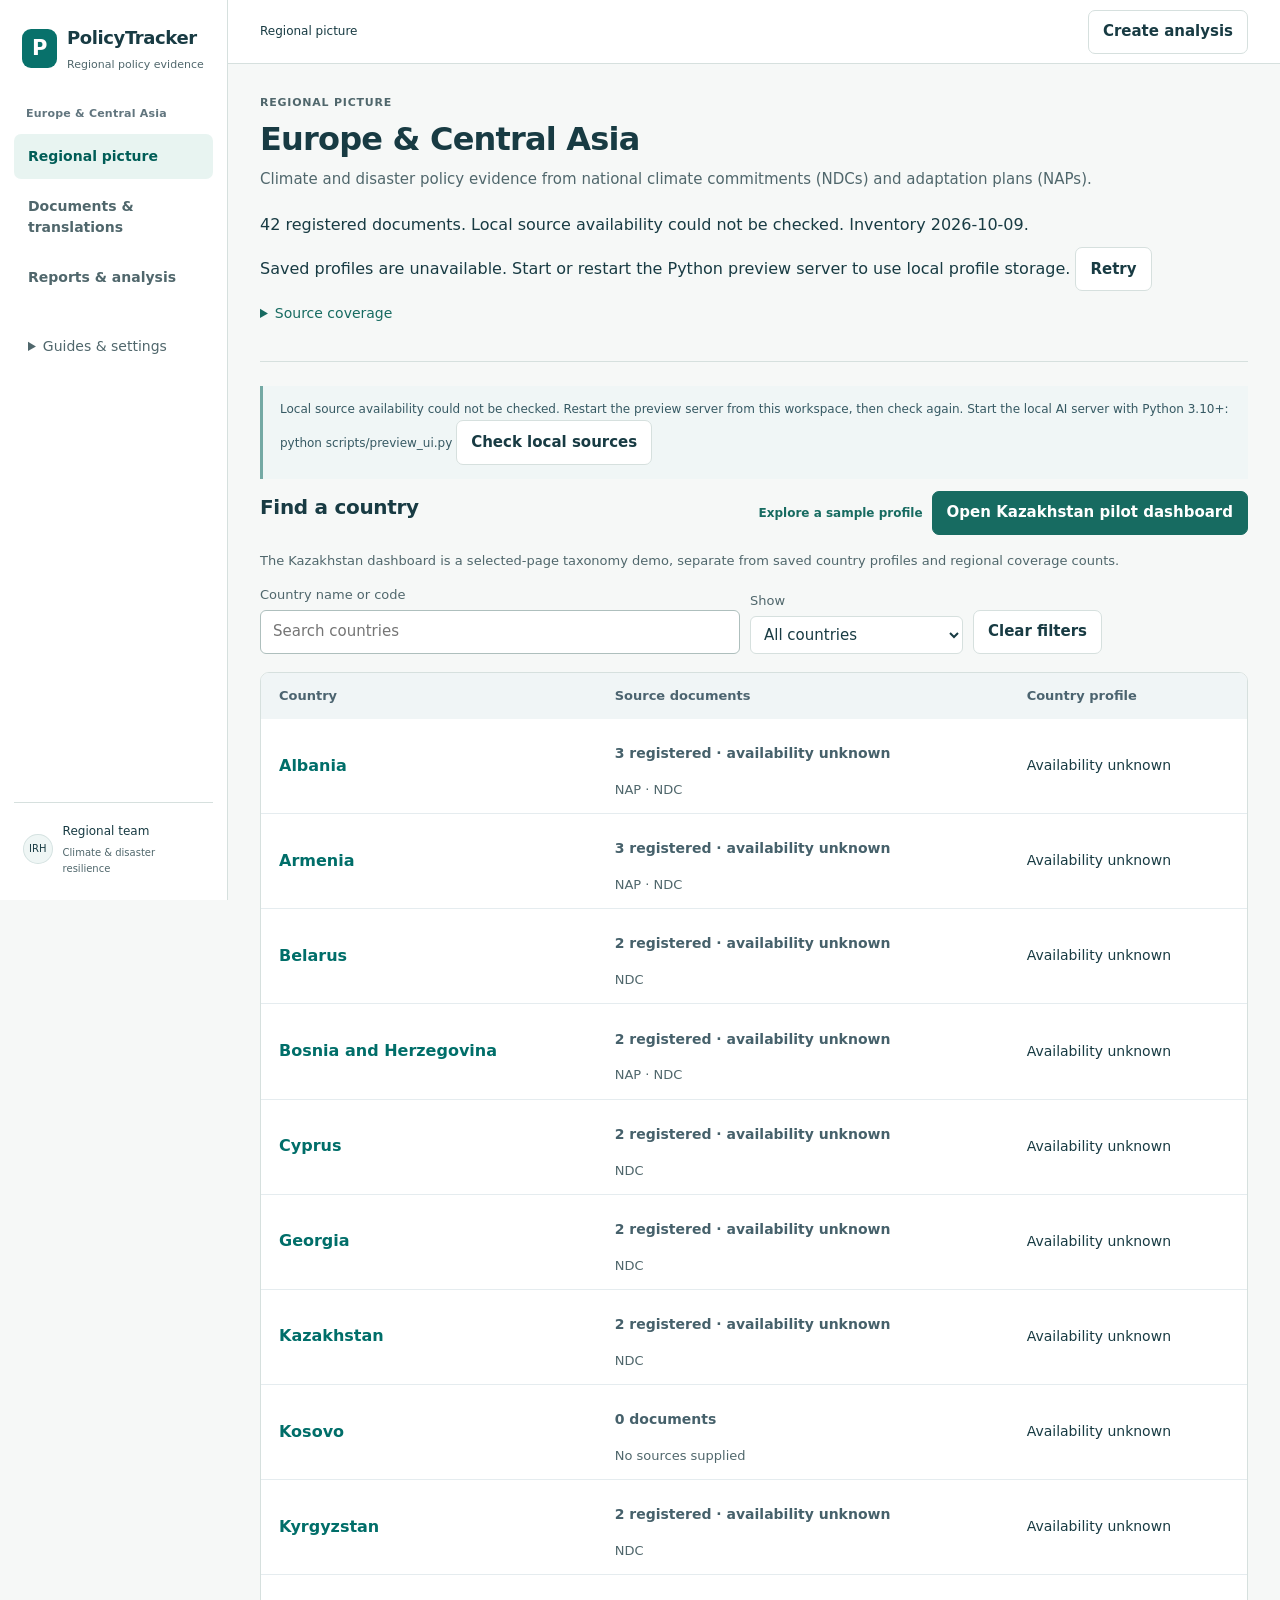
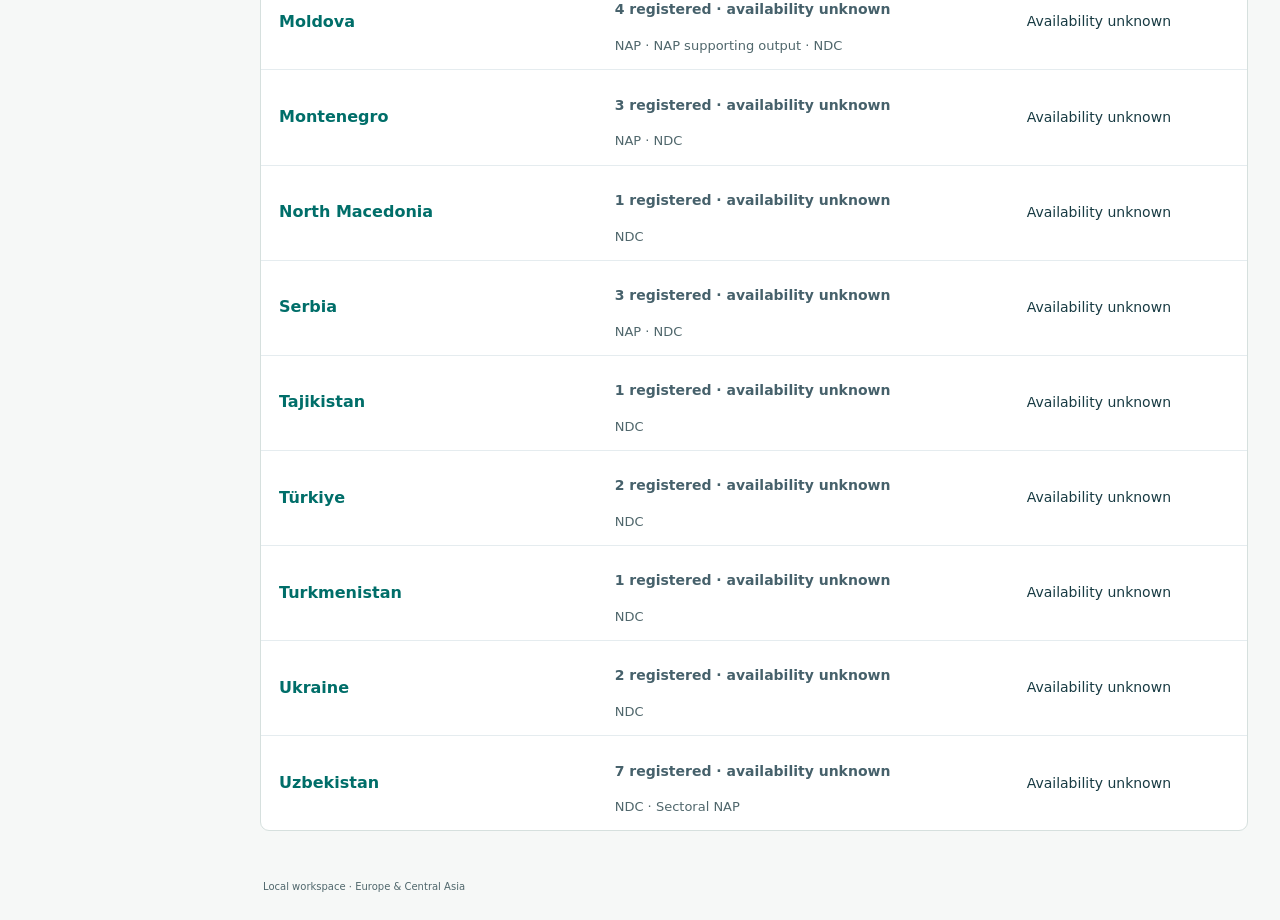
==== commit 9932c4ff: "Add pilot taxonomy and dashboard demos" ====
--- a/design/prototype/index.html
+++ b/design/prototype/index.html
@@ -1,6 +1,6 @@
 <!doctype html>
 <html lang="en">
-<head><meta charset="utf-8"><meta name="viewport" content="width=device-width, initial-scale=1"><title>Regional Policy Tracker</title><link rel="stylesheet" href="styles.css"><link rel="stylesheet" href="regional.css"><link rel="stylesheet" href="ai.css"><link rel="stylesheet" href="generation.css"><link rel="stylesheet" href="reports.css"></head>
+<head><meta charset="utf-8"><meta name="viewport" content="width=device-width, initial-scale=1"><title>Regional Policy Tracker</title><link rel="stylesheet" href="styles.css"><link rel="stylesheet" href="regional.css"><link rel="stylesheet" href="ai.css"><link rel="stylesheet" href="generation.css"><link rel="stylesheet" href="reports.css"><link rel="stylesheet" href="kazakhstan-dashboard.css"></head>
 <body>
   <a class="skip" href="#main">Skip to content</a>
 
--- a/design/prototype/kazakhstan-dashboard.css
+++ b/design/prototype/kazakhstan-dashboard.css
@@ -0,0 +1,219 @@
+.regional-demo-actions{display:flex;flex-wrap:wrap;gap:9px;align-items:center}
+.kz-dashboard{max-width:1500px}
+.kz-dashboard>.title-row{margin-bottom:7px}
+.kz-tabs{display:flex;gap:6px;border-bottom:1px solid var(--line);margin:20px 0 24px;overflow-x:auto}
+.kz-tabs button{border:0;border-bottom:3px solid transparent;border-radius:5px 5px 0 0;background:transparent;color:var(--muted);white-space:nowrap}
+.kz-tabs button[aria-current=page]{color:#075e64;border-bottom-color:#137a78;font-weight:700}
+.kz-intro{display:grid;grid-template-columns:minmax(0,1.5fr) minmax(220px,.8fr);gap:24px;align-items:center;background:linear-gradient(110deg,#f1f8f7,#fff)}
+.kz-intro h2{margin-top:11px}
+.kz-intro p{font-size:12px;max-width:720px;color:var(--muted);margin-bottom:0}
+.kz-demo-badge{display:inline-block;background:#e1f1ec;color:#245b52;border:1px solid #c5ded4;border-radius:4px;padding:5px 8px;font-size:9px;font-weight:700;letter-spacing:.08em}
+.kz-scope{display:grid;grid-template-columns:1fr;gap:4px;border-left:1px solid var(--line);padding-left:20px;font-size:11px;color:var(--muted)}
+.kz-scope strong{font-size:12px;color:var(--ink);margin-bottom:6px}
+.kz-metrics{display:grid;grid-template-columns:repeat(4,minmax(0,1fr));gap:12px;margin:16px 0}
+.kz-metrics article{background:#fff;border:1px solid var(--line);border-radius:9px;padding:17px 19px;min-width:0}
+.kz-metrics span,.kz-metrics small{display:block;color:var(--muted);font-size:11px}
+.kz-metrics strong{display:block;font-size:28px;letter-spacing:-.5px;margin:8px 0 4px}
+.kz-metrics small{line-height:1.5}
+.kz-panel{margin:16px 0}
+.kz-section-head{display:flex;align-items:flex-start;justify-content:space-between;gap:15px}
+.kz-section-head h2{margin-bottom:5px}
+.kz-section-head p{font-size:12px;color:var(--muted);margin:0}
+.kz-section-head>.text-link{flex:0 0 auto}
+.kz-distribution{display:flex;height:13px;width:100%;overflow:hidden;border-radius:8px;background:#edf1f3;margin:12px 0 7px;box-shadow:inset 0 0 0 1px #e6ecee}
+.kz-distribution span{height:100%;min-width:0}
+.kz-distribution span:first-child{border-radius:8px 0 0 8px}
+.kz-distribution span:last-child{border-radius:0 8px 8px 0}
+.kz-dist-labels{display:flex;flex-wrap:wrap;gap:9px 17px;font-size:10px;color:var(--muted)}
+.kz-dist-labels span{display:flex;align-items:center;gap:5px}
+.kz-dist-labels i{display:inline-block;width:8px;height:8px;border-radius:50%}
+.s0{background:#8997a2}.s1{background:#4d91c6}.s2{background:#2876b8}.s3{background:#159b8c}.s4{background:#237b4b}
+.kz-distribution .signal-red,.kz-score-legend b.signal-red{background:#c84950}
+.kz-distribution .signal-orange,.kz-score-legend b.signal-orange{background:#e28a32}
+.kz-distribution .signal-yellow,.kz-score-legend b.signal-yellow{background:#e4bd36}
+.kz-distribution .signal-blue,.kz-score-legend b.signal-blue{background:#3c83b5}
+.kz-distribution .signal-green,.kz-score-legend b.signal-green{background:#24845c}
+.kz-signal-pill{display:inline-flex;align-items:center;gap:6px;width:max-content;border:1px solid transparent;border-radius:999px;padding:4px 8px;font-size:9px;font-weight:650;white-space:nowrap}
+.kz-signal-pill i{display:inline-block;width:7px;height:7px;border-radius:50%;background:currentColor}
+.kz-signal-pill.signal-red{color:#a8343c;background:#fff0f0;border-color:#f2d2d4}
+.kz-signal-pill.signal-orange{color:#9b5d19;background:#fff5e9;border-color:#f3dfc5}
+.kz-signal-pill.signal-yellow{color:#80680d;background:#fff9df;border-color:#efe4ae}
+.kz-signal-pill.signal-blue{color:#26688f;background:#edf7fc;border-color:#d2e6f1}
+.kz-signal-pill.signal-green{color:#24714f;background:#edf8f1;border-color:#d1e9d9}
+.kz-signal-caveat{margin:13px 0 0;padding:10px 12px;border-left:3px solid #85a5a5;background:#f4f7f7;color:var(--muted);font-size:10px;line-height:1.55}
+.kz-score-legend{display:grid;grid-template-columns:repeat(5,minmax(0,1fr));gap:8px;margin-top:17px}
+.kz-score-legend span{display:flex;align-items:center;gap:7px;font-size:10px;color:var(--muted)}
+.kz-score-legend b{display:grid;place-items:center;flex:0 0 25px;width:25px;height:25px;border-radius:7px;font-size:10px;color:white;box-shadow:0 1px 2px #152f3c20}
+.kz-domain-grid{display:grid;grid-template-columns:repeat(3,minmax(0,1fr));gap:12px;margin-top:18px}
+.kz-domain-grid article{min-width:0;background:linear-gradient(145deg,#fff,#f8fbfc);border:1px solid var(--line);border-top:3px solid #bddde2;border-radius:9px;padding:16px;transition:box-shadow .16s ease,transform .16s ease}
+.kz-domain-grid article:hover{box-shadow:0 7px 20px #203c4a12;transform:translateY(-1px)}
+.kz-domain-grid article.signal-up{border-top-color:#24845c}
+.kz-domain-grid article.signal-down{border-top-color:#c84950}
+.kz-domain-grid article.signal-flat{border-top-color:#e4bd36}
+.kz-domain-card{border-top:3px solid #bbc9cd!important;color:var(--ink)}
+.kz-domain-card.topic-negative{border-top-color:#c84950!important;background:linear-gradient(145deg,#fff,#fffafa)}
+.kz-domain-card.topic-neutral{border-top-color:#d2a915!important;background:linear-gradient(145deg,#fff,#fffdf5)}
+.kz-domain-card.topic-positive{border-top-color:#24845c!important;background:linear-gradient(145deg,#fff,#f8fcf9)}
+.kz-domain-card.domain-unrated{border-top-color:#aab7bb!important;background:linear-gradient(145deg,#fff,#f8f9f9)}
+.kz-domain-card.domain-positive{border-top-color:#24845c!important;background:linear-gradient(145deg,#fff,#f8fcf9)}
+.kz-domain-card.domain-neutral{border-top-color:#d2a915!important;background:linear-gradient(145deg,#fff,#fffdf5)}
+.kz-domain-card.domain-negative{border-top-color:#c84950!important;background:linear-gradient(145deg,#fff,#fffafa)}
+.kz-domain-card.domain-all-covered{border-top-color:#2775bd!important;background:linear-gradient(145deg,#fff,#f7fbff)}
+.kz-domain-card.domain-no-coverage{border-top-color:#79252a!important;background:linear-gradient(145deg,#fff,#fff8f8)}
+.kz-domain-coverage{font-size:10px;color:var(--muted);margin:7px 0 10px}
+.kz-indicators{display:grid;grid-template-columns:1fr;gap:5px}
+.kz-indicator{position:relative;display:grid;grid-template-columns:38px minmax(0,1fr) auto 22px;gap:6px;align-items:center;min-height:38px;padding:6px 8px;text-align:left;border:1px solid transparent;border-radius:5px;cursor:pointer;transition:transform .14s ease,box-shadow .14s ease}
+.kz-indicator:hover{transform:translateY(-1px);box-shadow:0 3px 9px #203c4a16}
+.kz-indicator:focus-visible{outline:3px solid #4c97a5;outline-offset:1px}
+.kz-indicator-id{font-size:8px;font-weight:700;letter-spacing:.04em;opacity:.78}
+.kz-indicator strong{font-size:9px;line-height:1.3;font-weight:600}
+.kz-indicator-count{font-size:9px;color:#536970;white-space:nowrap}
+.kz-indicator-arrow{display:grid;place-items:center;width:22px;height:22px;border-radius:50%;background:#ffffffb8;font-size:15px;font-weight:800;line-height:1}
+.kz-topic-totals .kz-indicator-arrow{justify-self:end}
+.kz-domain-score-arrow{display:grid;place-items:center;flex:0 0 32px;width:32px;height:32px;border-radius:50%;font-size:22px;font-weight:800;line-height:1}
+.band-red{background:#c84950;color:#fff}.band-dark-red{background:#79252a;color:#fff}.band-orange{background:#e28a32;color:#fff}.band-yellow{background:#e4bd36;color:#554500}.band-light-green{background:#91c95c;color:#193e20}.band-dark-green{background:#24845c;color:#fff}.band-blue{background:#2775bd;color:#fff}.band-unrated{background:#e7ecee;color:#61737a}
+.kz-domain-score-legend{display:flex;flex-wrap:wrap;gap:8px 16px;margin:15px 0 10px}
+.kz-domain-score-legend span,.kz-arrow-scale span{display:flex;align-items:center;gap:6px;font-size:9px;color:var(--muted)}
+.kz-domain-score-legend i,.kz-arrow-scale i{display:inline-block;width:12px;height:12px;border-radius:3px}
+.kz-domain-score-legend .domain-positive{background:#24845c}.kz-domain-score-legend .domain-neutral{background:#d2a915}.kz-domain-score-legend .domain-negative{background:#c84950}.kz-domain-score-legend .domain-all-covered{background:#2775bd}.kz-domain-score-legend .domain-no-coverage{background:#79252a}
+.kz-topic-fill-legend{display:flex;flex-wrap:wrap;align-items:center;gap:6px;margin:8px 0;color:var(--muted);font-size:9px}
+.kz-topic-fill-legend span{padding:4px 7px;border:1px solid transparent;border-radius:4px;font-weight:650}
+.kz-arrow-scale{display:flex;flex-wrap:wrap;align-items:center;gap:7px 13px;padding:10px 0;border-top:1px solid #e7edef;border-bottom:1px solid #e7edef;margin-bottom:14px}
+.kz-arrow-scale strong{font-size:9px;color:#435a62;margin-right:4px}
+.kz-arrow-scale .band-red,.kz-arrow-scale .band-dark-red,.kz-arrow-scale .band-orange,.kz-arrow-scale .band-yellow,.kz-arrow-scale .band-light-green,.kz-arrow-scale .band-dark-green,.kz-arrow-scale .band-blue{color:transparent}
+.topic-negative{background:#fce9ea;color:#88373b;border-color:#efc4c7}
+.topic-neutral{background:#fff5cf;color:#715a0b;border-color:#efdf9f}
+.topic-positive{background:#e4f3e9;color:#236343;border-color:#c3e1ce}
+.kz-no-indicators{font-size:10px;color:var(--muted)}
+.kz-radar-wrap{display:grid;grid-template-columns:minmax(0,1fr) 180px;gap:16px;align-items:center;max-width:850px;margin:15px auto 0}
+.kz-radar{display:block;width:100%;max-height:560px;overflow:visible}
+.kz-radar-grid path{fill:none;stroke:#d4dfe2;stroke-width:1}
+.kz-radar-grid path:nth-child(2){stroke:#92a5aa;stroke-dasharray:4 3}
+.kz-radar-grid line{stroke:#d4dfe2;stroke-width:1}
+.kz-radar-grid text{font:9px system-ui,sans-serif;fill:#4f626a}
+.kz-radar-area{fill:#17845a28;stroke:#21815d;stroke-width:2.5;stroke-linejoin:round}
+.kz-radar-points circle{fill:#21815d;stroke:#fff;stroke-width:2}
+.kz-radar-zero{font:10px system-ui,sans-serif;fill:#6a7e84}
+.kz-radar-legend{display:grid;gap:9px;font-size:10px;color:var(--muted)}
+.kz-radar-legend span{display:flex;align-items:center;gap:7px}
+.kz-radar-legend i{display:block;width:12px;height:12px;border:1px solid currentColor;border-radius:3px}
+.kz-radar-legend i.topic-negative{background:#c84950}.kz-radar-legend i.topic-neutral{background:#e4bd36}.kz-radar-legend i.topic-positive{background:#24845c}
+.kz-domain-heading{display:flex;justify-content:space-between;align-items:flex-start;gap:10px}
+.kz-domain-heading h3{font-size:14px;line-height:1.4;margin:2px 0 0}
+.kz-domain-heading>strong{font-size:20px;text-align:right;white-space:nowrap}
+.kz-domain-heading>strong small{display:block;font-size:9px;color:var(--muted);font-weight:400}
+.kz-domain-card .kz-domain-totals strong{color:#526870}
+.kz-domain-card.topic-negative .kz-domain-totals strong{color:#a8343c}
+.kz-domain-card.topic-neutral .kz-domain-totals strong{color:#80680d}
+.kz-domain-card.topic-positive .kz-domain-totals strong{color:#24714f}
+.kz-domain-totals{display:flex;align-items:flex-start;gap:14px;text-align:right;white-space:nowrap}
+.kz-domain-totals strong{font-size:18px}
+.kz-domain-totals small{display:block;font-size:9px;color:var(--muted);font-weight:400}
+.kz-domain-totals strong:last-child{color:#087e77}
+.kz-domain-signal{display:flex;align-items:center;gap:9px;margin:11px 0 3px}
+.kz-domain-arrow{display:grid;place-items:center;width:34px;height:34px;border-radius:50%;font-size:21px;font-weight:700;line-height:1}
+.kz-domain-arrow.up{background:#e8f5ed;color:#24714f}
+.kz-domain-arrow.down{background:#fff0f0;color:#b33940}
+.kz-domain-arrow.flat{background:#fff8dd;color:#80680d}
+.kz-domain-signal>div{display:grid;gap:2px}
+.kz-domain-signal strong{font-size:11px}
+.kz-domain-signal small{font-size:9px;color:var(--muted)}
+.kz-domain-balance{position:relative;display:flex;align-items:center;height:12px;margin:12px 0 3px;border-radius:7px;background:#f0f3f4;overflow:hidden}
+.kz-domain-balance i{position:absolute;top:2px;height:8px}
+.kz-domain-balance i.negative{right:50%;background:#c84950;border-radius:5px 0 0 5px}
+.kz-domain-balance i.positive{left:50%;background:#24845c;border-radius:0 5px 5px 0}
+.kz-domain-balance>b{position:absolute;left:50%;top:0;height:12px;width:2px;background:#64777e;transform:translateX(-1px)}
+.kz-domain-balance-label{display:flex;justify-content:space-between;gap:8px;color:var(--muted);font-size:9px}
+.kz-domain-grid .kz-distribution{height:8px;margin:12px 0 6px}
+.kz-domain-grid .kz-dist-labels{font-size:9px;gap:6px 10px}
+.kz-domain-topics{display:flex;flex-wrap:wrap;gap:5px;margin:12px 0 5px}
+.kz-domain-topics span{font-size:9px;color:#4d656d;background:#eef3f4;border-radius:3px;padding:4px 6px}
+.kz-topic-tiles{display:grid;grid-template-columns:repeat(4,minmax(0,1fr));gap:10px;margin-top:17px}
+.kz-topic-tile{display:flex;flex-direction:column;align-items:stretch;min-width:0;text-align:left;background:linear-gradient(155deg,#fff,#f8fbfc);border:1px solid #d9e3e6;border-radius:9px;padding:12px 13px;cursor:pointer;transition:transform .16s ease,box-shadow .16s ease,border-color .16s ease}
+.kz-topic-tile:hover{transform:translateY(-2px);border-color:#8eb8bc;box-shadow:0 7px 18px #203c4a12}
+.kz-topic-tile:focus-visible{outline:3px solid #4c97a5;outline-offset:2px}
+.kz-topic-tile-top{display:flex;align-items:center;justify-content:space-between;gap:8px;color:#5d737b}
+.kz-topic-tile-top b{font-size:9px;letter-spacing:.06em;color:#386c73;background:#eaf3f3;border-radius:4px;padding:4px 6px}
+.kz-topic-tile-top strong{font-size:15px;color:#183b46;white-space:nowrap}
+.kz-topic-tile-top small{font-size:9px;color:var(--muted);font-weight:400}
+.kz-topic-tile h3{font-size:12px;line-height:1.4;min-height:34px;margin:10px 0 4px;color:#183b46}
+.kz-topic-tile>p{min-height:27px;margin:0 0 8px;color:var(--muted);font-size:9px;line-height:1.5}
+.kz-topic-tile-bar{display:flex;height:8px;overflow:hidden;border-radius:8px;background:#edf1f3;box-shadow:inset 0 0 0 1px #e6ecee}
+.kz-topic-tile-bar i{height:100%;min-width:0}
+.kz-topic-tile-counts{display:flex;justify-content:space-between;gap:4px;margin-top:7px}
+.kz-topic-tile-counts span{display:flex;align-items:center;gap:3px;color:#4c626b;font-size:9px}
+.kz-topic-tile-counts i{display:block;width:7px;height:7px;border-radius:50%}
+.kz-topic-tile-counts i.signal-red{background:#c84950}.kz-topic-tile-counts i.signal-orange{background:#e28a32}.kz-topic-tile-counts i.signal-yellow{background:#e4bd36}.kz-topic-tile-counts i.signal-blue{background:#3c83b5}.kz-topic-tile-counts i.signal-green{background:#24845c}
+.kz-topic-tile-link{display:flex;justify-content:space-between;align-items:center;margin-top:10px;padding-top:8px;border-top:1px solid #e8eef0;color:#216b71;font-size:9px;font-weight:650}
+.kz-topic-tile-link b{font-size:14px}
+.kz-topic-coverage-note{margin:12px 0 0;color:var(--muted);font-size:10px;line-height:1.5}
+.kz-review-grid{display:grid;grid-template-columns:repeat(3,minmax(0,1fr));gap:10px;margin-top:16px}
+.kz-review-grid article{display:flex;gap:12px;padding:13px;background:#fbfcfc;border:1px solid var(--line);border-radius:7px}
+.kz-review-count{display:grid;place-items:center;flex:0 0 27px;height:27px;border-radius:50%;background:#f0f3f4;color:#49626c;font-size:12px;font-weight:700}
+.kz-review-grid strong{font-size:11px}.kz-review-grid p{font-size:10px;line-height:1.55;color:var(--muted);margin:5px 0 0}
+.kz-filterbar{display:flex;flex-wrap:wrap;align-items:end;gap:10px;margin:16px 0}
+.kz-filterbar label{display:grid;gap:6px;min-width:170px;flex:1;font-size:10px;color:var(--muted)}
+.kz-filterbar input,.kz-filterbar select{width:100%;min-height:40px;padding:8px 10px;border:1px solid #cad6dc;border-radius:6px;background:white;color:var(--ink);font-size:12px}
+.kz-filter-panel{margin:14px 0;padding:13px 15px 7px;background:linear-gradient(125deg,#f0f6f8,#f7faf9);border:1px solid #dce7e9;border-radius:10px}
+.kz-claim-filters{margin:0;gap:10px}
+.kz-claim-filters label{min-width:155px}
+.kz-claim-filters label:first-child{flex:1.6;min-width:220px}
+.kz-filterbar input:disabled{background:#eef1f2;color:#829097;cursor:not-allowed}
+.kz-overlap-note{padding:10px 13px;border-left:3px solid #85a5a5;background:#f2f7f7;font-size:11px;color:var(--muted);line-height:1.6}
+.kz-topic-list{display:grid;gap:10px;margin-top:14px}
+.kz-topic-row{display:block;width:100%;text-align:left;background:linear-gradient(145deg,#fff,#fbfdfd);border:1px solid var(--line);border-left:4px solid #8fc8c4;border-radius:9px;padding:14px 17px;cursor:pointer;transition:box-shadow .16s ease,transform .16s ease}
+.kz-topic-row:hover{box-shadow:0 5px 18px #203c4a10;transform:translateY(-1px)}
+.kz-topic-row:focus-visible{outline:3px solid #4c97a5;outline-offset:2px}
+.kz-topic-row.topic-negative{border-left-color:#c84950}.kz-topic-row.topic-neutral{border-left-color:#d2a915}.kz-topic-row.topic-positive{border-left-color:#24845c}
+.kz-topic-row-name{display:flex;align-items:center;gap:8px;margin-bottom:4px}
+.kz-topic-row-name h3{margin:0}
+.kz-topic-code{font-size:8px;font-weight:700;letter-spacing:.04em;color:#557078;background:#edf2f3;border-radius:4px;padding:4px 5px;white-space:nowrap}
+.kz-topic-open{display:block;margin-top:9px;color:#216b71;font-size:9px;font-weight:650}
+.kz-topic-title{display:flex;justify-content:space-between;gap:15px;align-items:flex-start}
+.kz-topic-title h3{font-size:13px;margin:0 0 5px}
+.kz-topic-title p{font-size:10px;color:var(--muted);margin:0 0 4px;line-height:1.55}
+.kz-topic-title p span{color:#9aa8ac;padding:0 3px}
+.kz-topic-title small{font-size:10px;color:var(--muted)}
+.kz-topic-title>div:last-child{display:grid;text-align:right;min-width:45px}
+.kz-topic-totals{gap:3px}
+.kz-topic-totals .topic-score-badge{display:grid;justify-items:end;line-height:1}
+.kz-topic-totals .topic-score-badge span{margin-top:4px;font-size:8px}
+.kz-topic-row.topic-negative .topic-score-badge{color:#a8343c}.kz-topic-row.topic-neutral .topic-score-badge{color:#80680d}.kz-topic-row.topic-positive .topic-score-badge{color:#24714f}
+.kz-topic-title>div:last-child strong{font-size:18px;white-space:nowrap}
+.kz-topic-title>div:last-child span{display:block;font-size:9px;color:var(--muted);font-weight:400}
+.kz-topic-totals strong:last-child{color:#087e77}
+.kz-topic-row .kz-distribution{height:8px}
+.kz-topic-row .text-link{font-size:10px}
+.kz-results-count{font-size:11px;color:var(--muted);margin:18px 0 11px}
+.kz-claim-list{display:grid;gap:10px}
+.kz-claim-card{background:#fff;border:1px solid var(--line);border-radius:8px;overflow:hidden}
+.kz-claim-summary{display:grid;grid-template-columns:78px minmax(0,1fr) 200px;gap:15px;align-items:start;padding:15px}
+.kz-claim-id{font-size:11px;font-weight:700;color:#315760}
+.kz-claim-id span{display:block;font-size:9px;color:var(--muted);font-weight:400;margin-top:6px;line-height:1.4}
+.kz-claim-main{min-width:0}.kz-claim-main h3{font-size:12px;line-height:1.65;margin:0 0 9px;font-weight:550}
+.kz-tag-row{display:flex;flex-wrap:wrap;gap:5px}
+.kz-tag{display:inline-block;border-radius:4px;background:#edf4f4;border:1px solid #dce8e8;padding:4px 6px;font-size:9px;color:#435e65}
+.kz-claim-evidence{display:flex;flex-direction:column;align-items:flex-end;gap:8px}
+.kz-claim-evidence>div{display:flex;flex-wrap:wrap;justify-content:flex-end;gap:4px}
+.kz-claim-evidence>div span{font-size:9px;color:var(--muted);background:#f4f6f7;border-radius:3px;padding:3px 5px}
+.kz-score{display:inline-flex;align-items:center;gap:6px;background:#f4f6f7;border:1px solid #e1e7e9;border-radius:5px;padding:4px 7px;color:#415862;font-size:9px;white-space:nowrap}
+.kz-score strong{display:grid;place-items:center;width:17px;height:17px;border-radius:50%;color:#fff;font-size:9px}
+.kz-score.s0 strong{background:#778692}.kz-score.s1 strong{background:#4d91c6}.kz-score.s2 strong{background:#2876b8}.kz-score.s3 strong{background:#159b8c}.kz-score.s4 strong{background:#237b4b}
+.kz-filter-help{font-size:10px;color:var(--muted);line-height:1.5;margin:0 0 8px}
+.kz-claim-card details{border-top:1px solid #edf1f2}
+.kz-claim-card details>summary{padding:10px 15px;font-size:10px;color:#4e6972;cursor:pointer}
+.kz-claim-detail{display:grid;grid-template-columns:minmax(0,1.5fr) minmax(190px,.8fr);gap:20px;padding:2px 15px 16px}
+.kz-claim-detail h4{font-size:10px;text-transform:uppercase;letter-spacing:.05em;color:var(--muted);margin:8px 0}
+.kz-source-record{padding:9px 0;border-bottom:1px solid #edf1f2}
+.kz-source-record>div{font-size:10px;color:#3c5964}.kz-source-record>div span{margin-left:7px;color:var(--muted);text-transform:capitalize}
+.kz-source-record p{font-size:10px;line-height:1.6;margin:6px 0;color:#344a53}
+.kz-source-record small{display:block;font-size:9px;line-height:1.5;color:var(--muted)}
+.kz-claim-detail>div:last-child{border-left:1px solid var(--line);padding-left:17px}
+.kz-claim-detail>div:last-child p{font-size:10px;line-height:1.65}
+.kz-relation-note{color:#805c25;background:#fbf7ed;border:1px solid #eee4ca;border-radius:5px;padding:8px}
+.kz-proof-note{color:var(--muted);background:#f3f6f7;padding:9px;border-radius:5px}
+@media(max-width:1050px){.kz-metrics{grid-template-columns:repeat(2,minmax(0,1fr))}.kz-review-grid{grid-template-columns:1fr}.kz-domain-grid{grid-template-columns:repeat(2,minmax(0,1fr))}.kz-radar-wrap{grid-template-columns:minmax(0,1fr) 140px}.kz-claim-summary{grid-template-columns:60px minmax(0,1fr) 170px}}
+@media(max-width:1050px){.kz-topic-tiles{grid-template-columns:repeat(3,minmax(0,1fr))}}
+@media(max-width:1050px){.kz-score-legend{grid-template-columns:repeat(3,minmax(0,1fr))}}
+@media(max-width:700px){.regional-demo-actions{width:100%;align-items:stretch;flex-direction:column}.regional-demo-actions button{text-align:center}.kz-intro{grid-template-columns:1fr;gap:15px}.kz-scope{border-left:0;border-top:1px solid var(--line);padding:12px 0 0}.kz-metrics{gap:8px}.kz-metrics article{padding:13px}.kz-metrics strong{font-size:24px}.kz-domain-grid{grid-template-columns:1fr}.kz-topic-tiles{grid-template-columns:repeat(2,minmax(0,1fr))}.kz-radar-wrap{grid-template-columns:1fr;max-width:520px}.kz-radar-legend{grid-template-columns:repeat(3,minmax(0,1fr));gap:5px}.kz-radar-legend span{font-size:8px}.kz-section-head{flex-direction:column}.kz-score-legend{grid-template-columns:repeat(2,minmax(0,1fr))}.kz-filterbar{display:grid;grid-template-columns:1fr 1fr}.kz-filterbar label{min-width:0}.kz-claim-filters{grid-template-columns:1fr}.kz-claim-summary{grid-template-columns:1fr;gap:8px}.kz-claim-id span{display:inline;margin-left:8px}.kz-claim-evidence{flex-direction:row;align-items:center;justify-content:space-between}.kz-claim-evidence>div{justify-content:flex-start}.kz-claim-detail{grid-template-columns:1fr;gap:8px}.kz-claim-detail>div:last-child{border-left:0;border-top:1px solid var(--line);padding:10px 0 0}.kz-tabs{margin:12px -2px 20px}.kz-tabs button{padding:9px 10px;font-size:11px;min-height:44px}.kz-overlap-note{font-size:10px}}
+@media(max-width:470px){.kz-topic-tiles{grid-template-columns:1fr}}
